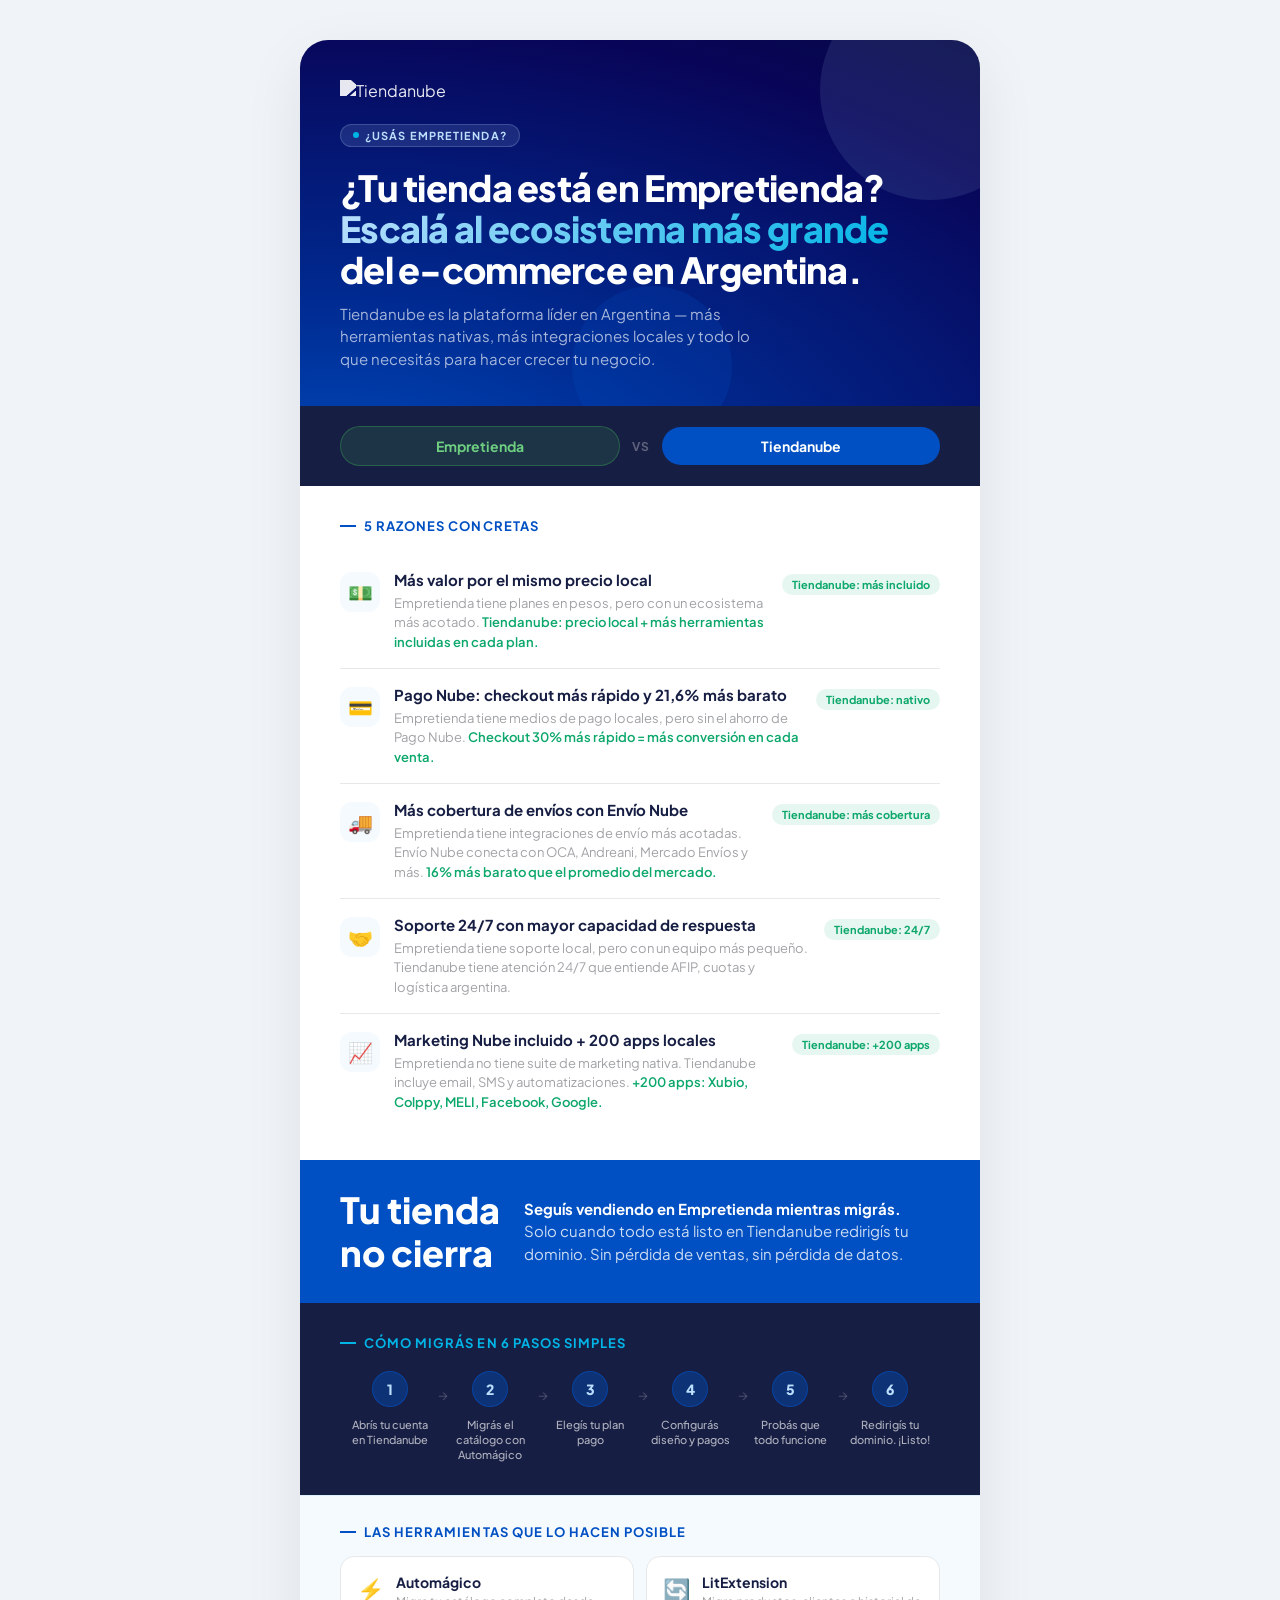
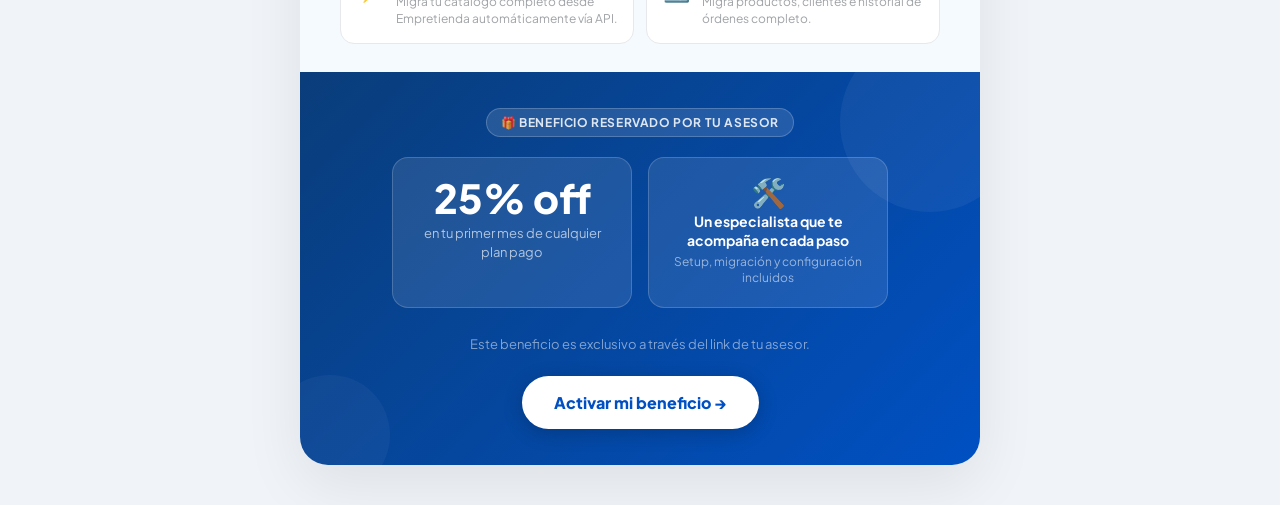
==== infografia-migracion-empretienda.html @ 62d1fe75 "feat: infografias para clientes de WooCommerce, Empretienda y Tienda Negocio" ====
<!DOCTYPE html>
<html lang="es">
<head>
<meta charset="UTF-8">
<meta name="viewport" content="width=device-width, initial-scale=1.0">
<title>Empretienda vs Tiendanube · Escalá tu negocio</title>
<link rel="preconnect" href="https://fonts.googleapis.com">
<link rel="stylesheet" href="https://fonts.googleapis.com/css2?family=Plus+Jakarta+Sans:wght@400;500;600;700;800&display=swap">
<style>
  :root {
    --blue: #0050c3;
    --blue-dark: #171E43;
    --blue-deep: #010B23;
    --blue-light: #BCDFFD;
    --blue-clear: #DEEFFE;
    --blue-bg: #f5faff;
    --sky: #00b4e6;
    --green: #0ca76b;
    --white: #ffffff;
    --grey-light: #A0A3A6;
    --grey-text: #343537;
    --grey-bg: #f7f7f7;
    --grey-border: #E7E8E9;
    --rival: #3db256;
    --font: 'Plus Jakarta Sans', -apple-system, sans-serif;
    --radius-lg: 20px;
    --radius-pill: 100px;
    --shadow: 0 20px 60px rgba(0,0,0,0.08);
  }

  * { box-sizing: border-box; margin: 0; padding: 0; }
  body {
    font-family: var(--font);
    background: #f0f4f8;
    min-height: 100vh;
    display: flex; align-items: center; justify-content: center;
    padding: 40px 20px;
  }

  .card {
    width: 100%; max-width: 680px;
    background: var(--white); border-radius: 28px;
    overflow: hidden; box-shadow: var(--shadow);
  }

  .header {
    background: radial-gradient(203.73% 209.35% at 3.75% 130.93%, #0050c3 0%, #00298f 29.81%, #080558 65.38%, #010b23 100%);
    padding: 40px 40px 36px; position: relative; overflow: hidden;
  }

  .header::before {
    content: ''; position: absolute; top: -60px; right: -60px;
    width: 220px; height: 220px; border-radius: 50%;
    background: rgba(188,223,253,0.1);
  }

  .header::after {
    content: ''; position: absolute; bottom: -40px; left: 40%;
    width: 160px; height: 160px; border-radius: 50%;
    background: rgba(0,80,195,0.2);
  }

  .header-tag {
    display: inline-flex; align-items: center; gap: 6px;
    font-size: 11px; font-weight: 700; text-transform: uppercase; letter-spacing: 0.1em;
    color: var(--blue-light); background: rgba(188,223,253,0.12);
    border: 1px solid rgba(188,223,253,0.2); padding: 4px 12px;
    border-radius: var(--radius-pill); margin-bottom: 20px; position: relative; z-index: 1;
  }

  .header-tag::before {
    content: ''; width: 6px; height: 6px; border-radius: 50%;
    background: var(--sky); animation: pulse 2s infinite;
  }

  @keyframes pulse { 0%, 100% { opacity: 1; } 50% { opacity: 0.4; } }

  .header h1 {
    font-size: clamp(26px, 4vw, 36px); font-weight: 800; color: var(--white);
    line-height: 1.15; letter-spacing: -0.02em; margin-bottom: 12px;
    position: relative; z-index: 1;
  }

  .header h1 .accent {
    background: linear-gradient(135deg, #BCDFFD 0%, #00b4e6 100%);
    -webkit-background-clip: text; -webkit-text-fill-color: transparent; background-clip: text;
  }

  .header-sub {
    font-size: 15px; color: rgba(255,255,255,0.65);
    line-height: 1.5; max-width: 440px; position: relative; z-index: 1;
  }

  .compare-pills {
    display: flex; gap: 12px; padding: 20px 40px;
    background: var(--blue-dark); align-items: center; justify-content: center;
  }

  .pill {
    flex: 1; text-align: center; padding: 10px 16px;
    border-radius: var(--radius-pill); font-size: 14px; font-weight: 700;
  }

  .pill-rival {
    background: rgba(61,178,86,0.15); color: #6fcf81;
    border: 1px solid rgba(61,178,86,0.35);
  }

  .pill-tn { background: var(--blue); color: var(--white); }

  .pill-vs {
    font-size: 12px; font-weight: 700; color: rgba(255,255,255,0.3);
    text-transform: uppercase; letter-spacing: 0.1em; flex: 0 0 auto;
  }

  .reasons { padding: 32px 40px; }

  .reasons-title {
    font-size: 13px; font-weight: 700; text-transform: uppercase;
    letter-spacing: 0.08em; color: var(--blue); margin-bottom: 20px;
    display: flex; align-items: center; gap: 8px;
  }

  .reasons-title::before { content: ''; width: 16px; height: 2px; background: var(--blue); }

  .reason-row {
    display: flex; align-items: flex-start; gap: 14px;
    padding: 16px 0; border-bottom: 1px solid var(--grey-border);
  }

  .reason-row:last-child { border-bottom: none; }

  .reason-icon {
    width: 40px; height: 40px; border-radius: 12px; background: var(--blue-bg);
    display: flex; align-items: center; justify-content: center;
    font-size: 20px; flex-shrink: 0; margin-top: 2px;
  }

  .reason-content { flex: 1; }

  .reason-title {
    font-size: 15px; font-weight: 700; color: var(--blue-dark);
    margin-bottom: 4px; line-height: 1.3;
  }

  .reason-detail { font-size: 13px; color: var(--grey-light); line-height: 1.5; }
  .reason-detail strong { color: var(--green); font-weight: 600; }

  .reason-badge {
    flex-shrink: 0; font-size: 11px; font-weight: 700;
    padding: 4px 10px; border-radius: var(--radius-pill);
    align-self: flex-start; margin-top: 4px;
  }

  .badge-win { background: rgba(12,167,107,0.1); color: var(--green); }
  .badge-neutral { background: rgba(160,163,166,0.15); color: #666; }

  .steps { background: var(--blue-dark); padding: 32px 40px; }

  .steps-title {
    font-size: 13px; font-weight: 700; text-transform: uppercase;
    letter-spacing: 0.08em; color: var(--sky); margin-bottom: 20px;
    display: flex; align-items: center; gap: 8px;
  }

  .steps-title::before { content: ''; width: 16px; height: 2px; background: var(--sky); }

  .steps-row { display: flex; gap: 0; align-items: flex-start; position: relative; }

  .step { flex: 1; text-align: center; padding: 0 8px; position: relative; }

  .step:not(:last-child)::after {
    content: '→'; position: absolute; right: -8px; top: 14px;
    color: rgba(255,255,255,0.2); font-size: 14px;
  }

  .step-circle {
    width: 36px; height: 36px; border-radius: 50%;
    background: rgba(0,80,195,0.4); border: 1px solid rgba(0,80,195,0.6);
    color: var(--blue-light); font-size: 14px; font-weight: 800;
    display: flex; align-items: center; justify-content: center; margin: 0 auto 10px;
  }

  .step-text { font-size: 11px; color: rgba(255,255,255,0.65); line-height: 1.4; font-weight: 500; }

  .tools { padding: 28px 40px; background: var(--blue-bg); border-top: 1px solid var(--blue-clear); }

  .tools-title {
    font-size: 13px; font-weight: 700; text-transform: uppercase;
    letter-spacing: 0.08em; color: var(--blue); margin-bottom: 16px;
    display: flex; align-items: center; gap: 8px;
  }

  .tools-title::before { content: ''; width: 16px; height: 2px; background: var(--blue); }

  .tools-row { display: flex; gap: 12px; }

  .tool-mini {
    flex: 1; background: var(--white); border: 1px solid var(--grey-border);
    border-radius: 14px; padding: 16px; display: flex; gap: 12px; align-items: flex-start;
  }

  .tool-mini-icon { font-size: 22px; flex-shrink: 0; margin-top: 2px; }
  .tool-mini-name { font-size: 14px; font-weight: 700; color: var(--blue-dark); margin-bottom: 3px; }
  .tool-mini-desc { font-size: 12px; color: var(--grey-light); line-height: 1.4; }

  .killer-stat {
    background: var(--blue); padding: 28px 40px;
    display: flex; align-items: center; gap: 24px;
  }

  .killer-num { font-size: 52px; font-weight: 800; color: var(--white); line-height: 1; flex-shrink: 0; }
  .killer-text { font-size: 15px; color: rgba(255,255,255,0.8); line-height: 1.5; }
  .killer-text strong { color: var(--white); }

  @media (max-width: 560px) {
    .header, .reasons, .steps, .tools, .killer-stat { padding-left: 24px; padding-right: 24px; }
    .steps-row { flex-wrap: wrap; }
    .step { flex: 0 0 30%; margin-bottom: 16px; }
    .step:not(:last-child)::after { display: none; }
    .tools-row { flex-direction: column; }
    .killer-stat { flex-direction: column; text-align: center; }
    .compare-pills { padding: 16px 24px; flex-wrap: wrap; }
  }
</style>
</head>
<body>

<div class="card">

  <div class="header">
    <div style="margin-bottom: 20px;">
      <img src="https://ranking-afiliados.vercel.app/tn_logo.svg" alt="Tiendanube" style="height: 28px; filter: brightness(0) invert(1); opacity: 0.9;">
    </div>
    <div class="header-tag">¿Usás Empretienda?</div>
    <h1>¿Tu tienda está en Empretienda?<br><span class="accent">Escalá al ecosistema más grande</span><br>del e-commerce en Argentina.</h1>
    <p class="header-sub">Tiendanube es la plataforma líder en Argentina — más herramientas nativas, más integraciones locales y todo lo que necesitás para hacer crecer tu negocio.</p>
  </div>

  <div class="compare-pills">
    <div class="pill pill-rival">Empretienda</div>
    <div class="pill-vs">vs</div>
    <div class="pill pill-tn">Tiendanube</div>
  </div>

  <div class="reasons">
    <div class="reasons-title">5 razones concretas</div>

    <div class="reason-row">
      <div class="reason-icon">💵</div>
      <div class="reason-content">
        <div class="reason-title">Más valor por el mismo precio local</div>
        <div class="reason-detail">Empretienda tiene planes en pesos, pero con un ecosistema más acotado. <strong>Tiendanube: precio local + más herramientas incluidas en cada plan.</strong></div>
      </div>
      <div class="reason-badge badge-win">Tiendanube: más incluido</div>
    </div>

    <div class="reason-row">
      <div class="reason-icon">💳</div>
      <div class="reason-content">
        <div class="reason-title">Pago Nube: checkout más rápido y 21,6% más barato</div>
        <div class="reason-detail">Empretienda tiene medios de pago locales, pero sin el ahorro de Pago Nube. <strong>Checkout 30% más rápido = más conversión en cada venta.</strong></div>
      </div>
      <div class="reason-badge badge-win">Tiendanube: nativo</div>
    </div>

    <div class="reason-row">
      <div class="reason-icon">🚚</div>
      <div class="reason-content">
        <div class="reason-title">Más cobertura de envíos con Envío Nube</div>
        <div class="reason-detail">Empretienda tiene integraciones de envío más acotadas. Envío Nube conecta con OCA, Andreani, Mercado Envíos y más. <strong>16% más barato que el promedio del mercado.</strong></div>
      </div>
      <div class="reason-badge badge-win">Tiendanube: más cobertura</div>
    </div>

    <div class="reason-row">
      <div class="reason-icon">🤝</div>
      <div class="reason-content">
        <div class="reason-title">Soporte 24/7 con mayor capacidad de respuesta</div>
        <div class="reason-detail">Empretienda tiene soporte local, pero con un equipo más pequeño. Tiendanube tiene atención 24/7 que entiende AFIP, cuotas y logística argentina.</div>
      </div>
      <div class="reason-badge badge-win">Tiendanube: 24/7</div>
    </div>

    <div class="reason-row">
      <div class="reason-icon">📈</div>
      <div class="reason-content">
        <div class="reason-title">Marketing Nube incluido + 200 apps locales</div>
        <div class="reason-detail">Empretienda no tiene suite de marketing nativa. Tiendanube incluye email, SMS y automatizaciones. <strong>+200 apps: Xubio, Colppy, MELI, Facebook, Google.</strong></div>
      </div>
      <div class="reason-badge badge-win">Tiendanube: +200 apps</div>
    </div>

  </div>

  <div class="killer-stat">
    <div class="killer-num" style="font-size:36px; line-height:1.2;">Tu tienda<br>no cierra</div>
    <div class="killer-text">
      <strong>Seguís vendiendo en Empretienda mientras migrás.</strong><br>
      Solo cuando todo está listo en Tiendanube redirigís tu dominio. Sin pérdida de ventas, sin pérdida de datos.
    </div>
  </div>

  <div class="steps">
    <div class="steps-title">Cómo migrás en 6 pasos simples</div>
    <div class="steps-row">
      <div class="step"><div class="step-circle">1</div><div class="step-text">Abrís tu cuenta en Tiendanube</div></div>
      <div class="step"><div class="step-circle">2</div><div class="step-text">Migrás el catálogo con Automágico</div></div>
      <div class="step"><div class="step-circle">3</div><div class="step-text">Elegís tu plan pago</div></div>
      <div class="step"><div class="step-circle">4</div><div class="step-text">Configurás diseño y pagos</div></div>
      <div class="step"><div class="step-circle">5</div><div class="step-text">Probás que todo funcione</div></div>
      <div class="step"><div class="step-circle">6</div><div class="step-text">Redirigís tu dominio. ¡Listo!</div></div>
    </div>
  </div>

  <div class="tools">
    <div class="tools-title">Las herramientas que lo hacen posible</div>
    <div class="tools-row">
      <div class="tool-mini">
        <div class="tool-mini-icon">⚡</div>
        <div>
          <div class="tool-mini-name">Automágico</div>
          <div class="tool-mini-desc">Migra tu catálogo completo desde Empretienda automáticamente vía API.</div>
        </div>
      </div>
      <div class="tool-mini">
        <div class="tool-mini-icon">🔄</div>
        <div>
          <div class="tool-mini-name">LitExtension</div>
          <div class="tool-mini-desc">Migra productos, clientes e historial de órdenes completo.</div>
        </div>
      </div>
    </div>
  </div>

  <div style="background: linear-gradient(135deg, #0a3d7a 0%, #0050c3 100%); padding: 36px 40px; text-align: center; position: relative; overflow: hidden;">
    <div style="position: absolute; top: -40px; right: -40px; width: 180px; height: 180px; border-radius: 50%; background: rgba(255,255,255,0.05);"></div>
    <div style="position: absolute; bottom: -30px; left: -30px; width: 120px; height: 120px; border-radius: 50%; background: rgba(255,255,255,0.04);"></div>

    <div style="display: inline-flex; align-items: center; gap: 8px; background: rgba(255,255,255,0.12); border: 1px solid rgba(255,255,255,0.2); border-radius: 100px; padding: 6px 14px; margin-bottom: 20px; font-size: 12px; font-weight: 700; color: rgba(255,255,255,0.85); letter-spacing: 0.05em; text-transform: uppercase;">
      🎁 Beneficio reservado por tu asesor
    </div>

    <div style="display: flex; gap: 16px; justify-content: center; margin-bottom: 28px; flex-wrap: wrap;">
      <div style="background: rgba(255,255,255,0.1); border: 1px solid rgba(255,255,255,0.18); border-radius: 16px; padding: 20px 24px; flex: 1; min-width: 180px; max-width: 240px;">
        <div style="font-size: 40px; font-weight: 900; color: #fff; line-height: 1; font-family: var(--font);">25% off</div>
        <div style="font-size: 13px; color: rgba(255,255,255,0.65); margin-top: 6px; line-height: 1.4;">en tu primer mes de cualquier plan pago</div>
      </div>
      <div style="background: rgba(255,255,255,0.1); border: 1px solid rgba(255,255,255,0.18); border-radius: 16px; padding: 20px 24px; flex: 1; min-width: 180px; max-width: 240px;">
        <div style="font-size: 28px; line-height: 1; margin-bottom: 6px;">🛠️</div>
        <div style="font-size: 14px; font-weight: 700; color: #fff; line-height: 1.3;">Un especialista que te acompaña en cada paso</div>
        <div style="font-size: 12px; color: rgba(255,255,255,0.55); margin-top: 5px; line-height: 1.4;">Setup, migración y configuración incluidos</div>
      </div>
    </div>

    <div id="asesor-label" style="font-size: 13px; color: rgba(255,255,255,0.5); margin-bottom: 24px;">Este beneficio es exclusivo a través del link de tu asesor.</div>

    <a id="cta-btn" href="https://www.tiendanube.com" target="_blank" style="display: inline-flex; align-items: center; gap: 10px; background: #fff; color: var(--blue); font-family: var(--font); font-size: 16px; font-weight: 800; padding: 16px 32px; border-radius: 100px; text-decoration: none; transition: all 0.2s; box-shadow: 0 4px 20px rgba(0,0,0,0.2);">
      Activar mi beneficio →
    </a>
  </div>

</div>

<script>
  const params = new URLSearchParams(window.location.search);
  const ref = params.get('ref');
  const asesor = params.get('asesor');
  if (ref) {
    const url = ref.startsWith('http') ? ref : `https://www.tiendanube.com/partners/${ref}`;
    document.getElementById('cta-btn').href = url;
  }
  if (asesor) {
    document.getElementById('asesor-label').textContent = `Este beneficio te lo acercó ${asesor}.`;
    document.getElementById('asesor-label').style.color = 'rgba(255,255,255,0.65)';
  }
</script>
</body>
</html>
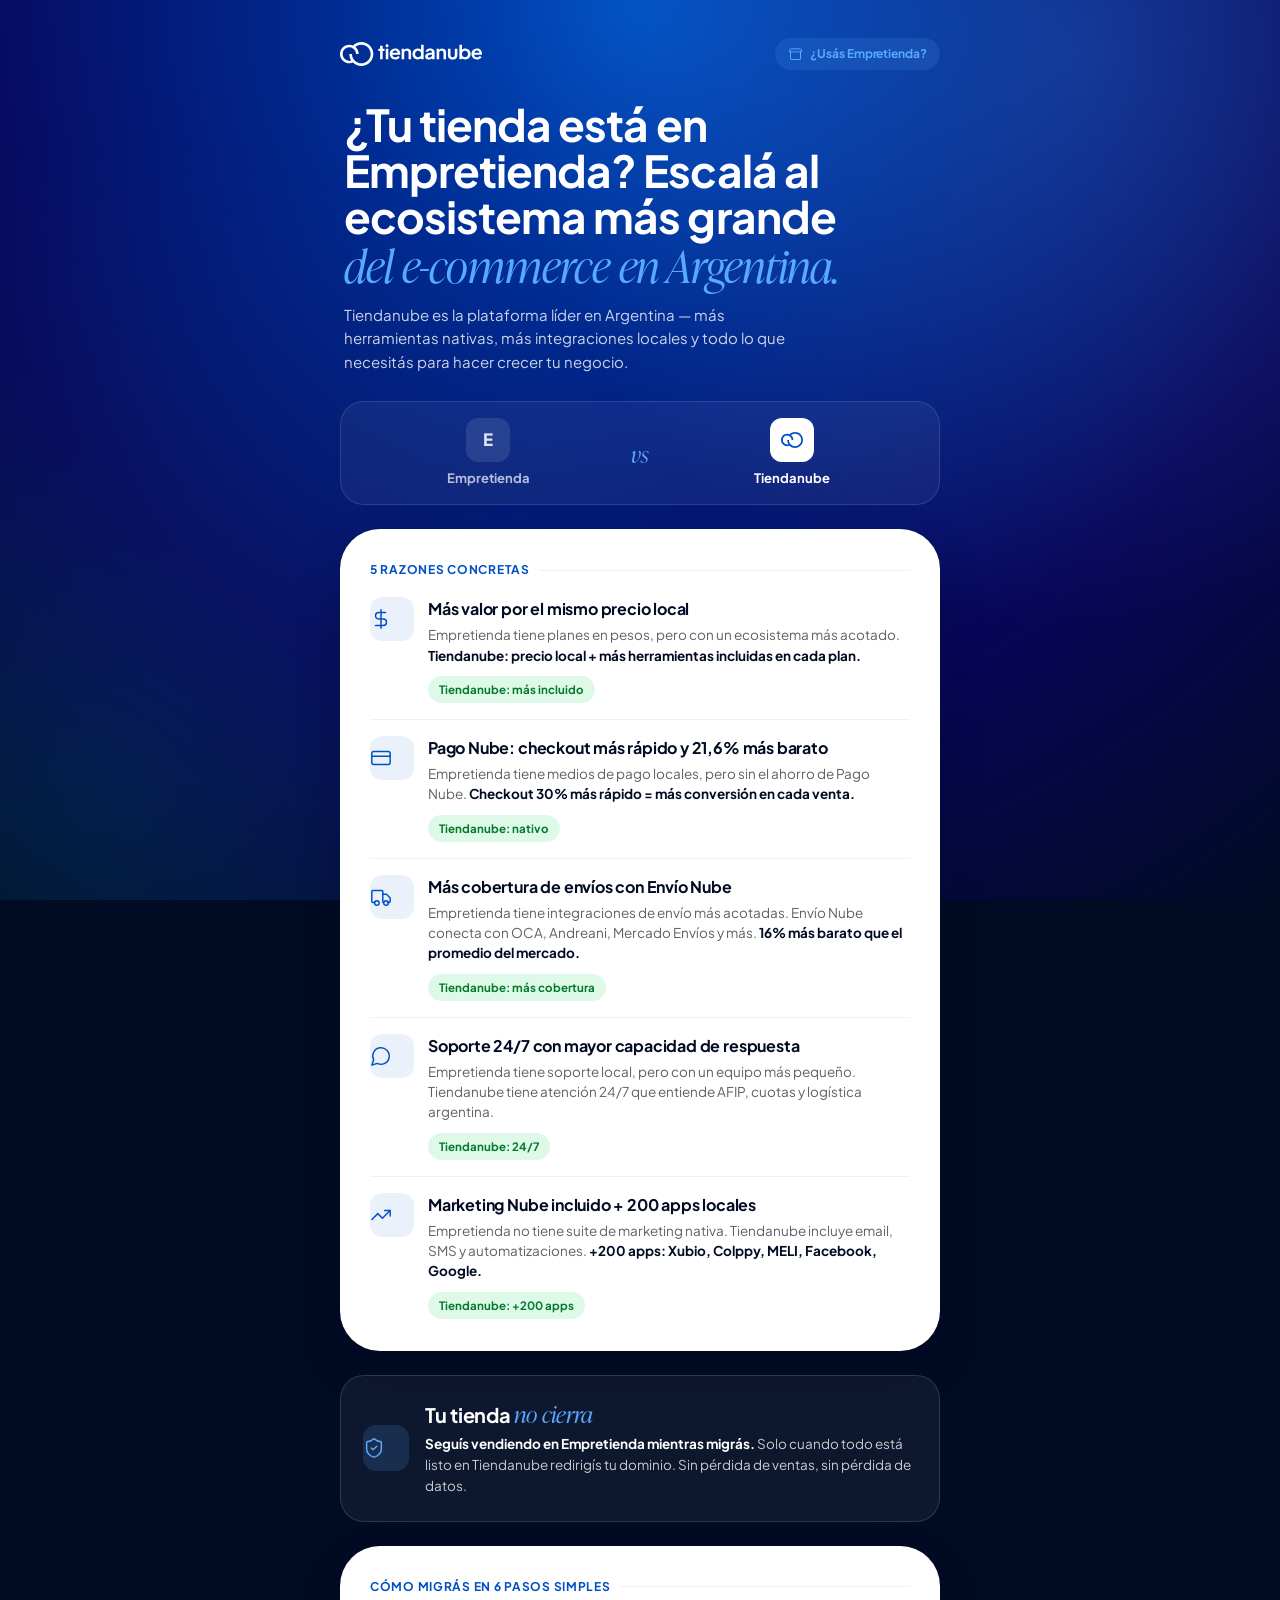
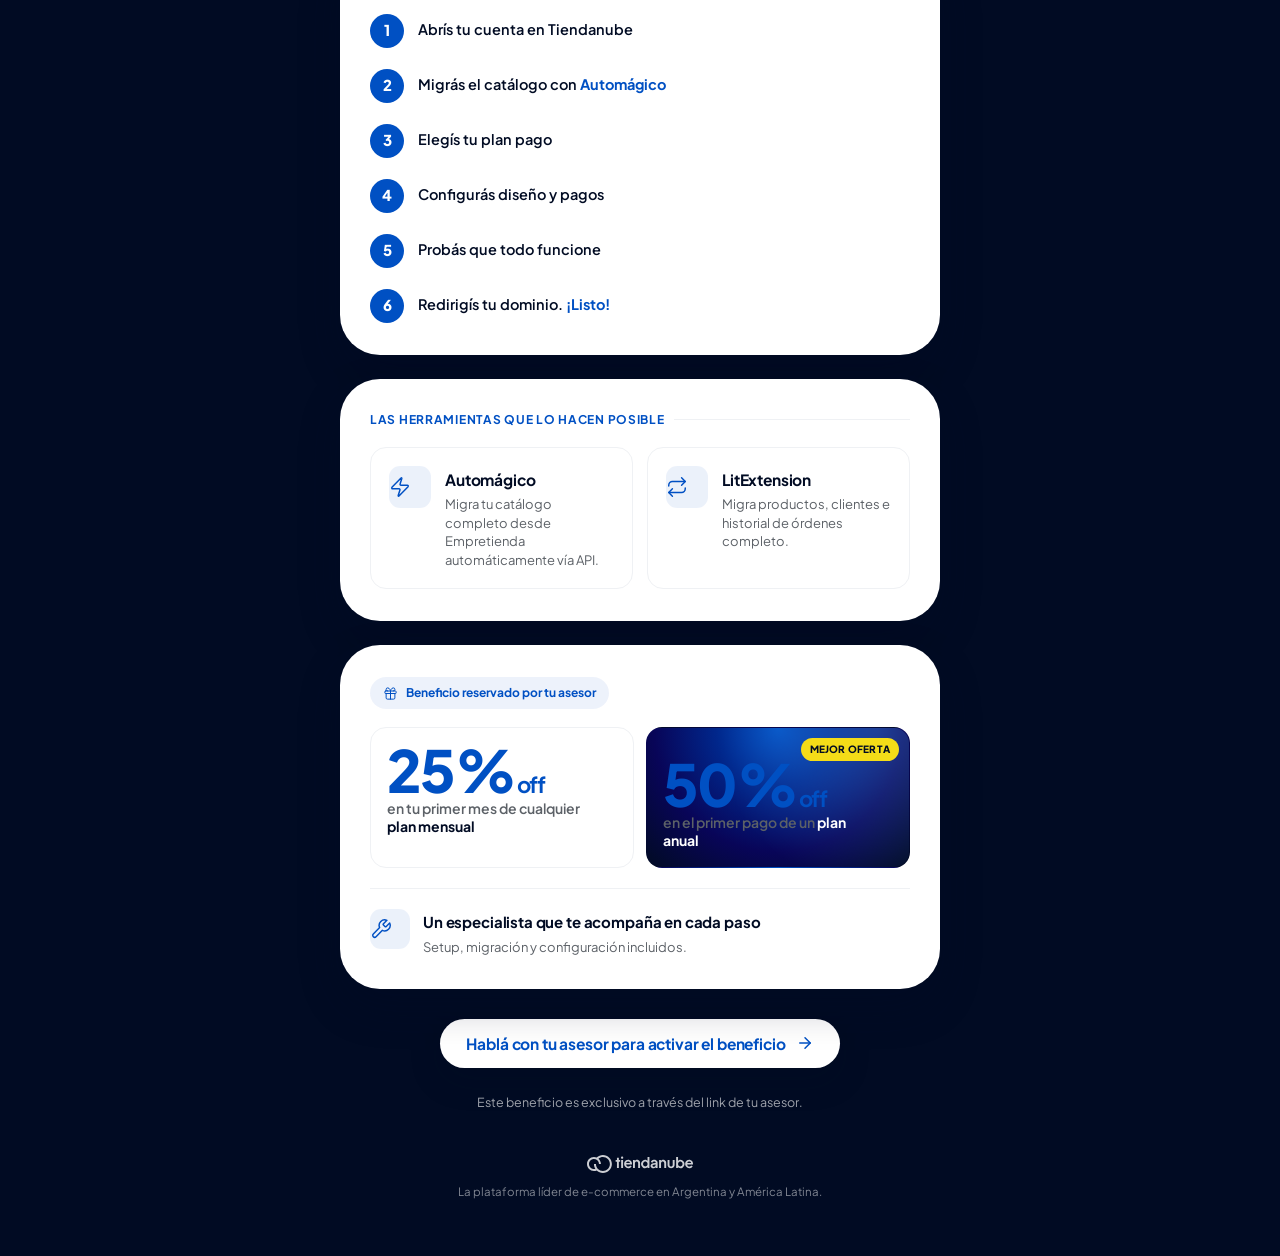
==== commit 8613a70a: "feat: rediseno infografia Empretienda con sistema de marca Tiendanube" ====
--- a/infografia-migracion-empretienda.html
+++ b/infografia-migracion-empretienda.html
@@ -1,379 +1,186 @@
-<!DOCTYPE html>
-<html lang="es">
+<!doctype html>
+<html lang="es-AR">
 <head>
-<meta charset="UTF-8">
-<meta name="viewport" content="width=device-width, initial-scale=1.0">
+<meta charset="utf-8">
+<meta name="viewport" content="width=device-width, initial-scale=1">
 <title>Empretienda vs Tiendanube · Escalá tu negocio</title>
-<link rel="preconnect" href="https://fonts.googleapis.com">
-<link rel="stylesheet" href="https://fonts.googleapis.com/css2?family=Plus+Jakarta+Sans:wght@400;500;600;700;800&display=swap">
-<style>
-  :root {
-    --blue: #0050c3;
-    --blue-dark: #171E43;
-    --blue-deep: #010B23;
-    --blue-light: #BCDFFD;
-    --blue-clear: #DEEFFE;
-    --blue-bg: #f5faff;
-    --sky: #00b4e6;
-    --green: #0ca76b;
-    --white: #ffffff;
-    --grey-light: #A0A3A6;
-    --grey-text: #343537;
-    --grey-bg: #f7f7f7;
-    --grey-border: #E7E8E9;
-    --rival: #3db256;
-    --font: 'Plus Jakarta Sans', -apple-system, sans-serif;
-    --radius-lg: 20px;
-    --radius-pill: 100px;
-    --shadow: 0 20px 60px rgba(0,0,0,0.08);
-  }
-
-  * { box-sizing: border-box; margin: 0; padding: 0; }
-  body {
-    font-family: var(--font);
-    background: #f0f4f8;
-    min-height: 100vh;
-    display: flex; align-items: center; justify-content: center;
-    padding: 40px 20px;
-  }
-
-  .card {
-    width: 100%; max-width: 680px;
-    background: var(--white); border-radius: 28px;
-    overflow: hidden; box-shadow: var(--shadow);
-  }
-
-  .header {
-    background: radial-gradient(203.73% 209.35% at 3.75% 130.93%, #0050c3 0%, #00298f 29.81%, #080558 65.38%, #010b23 100%);
-    padding: 40px 40px 36px; position: relative; overflow: hidden;
-  }
-
-  .header::before {
-    content: ''; position: absolute; top: -60px; right: -60px;
-    width: 220px; height: 220px; border-radius: 50%;
-    background: rgba(188,223,253,0.1);
-  }
-
-  .header::after {
-    content: ''; position: absolute; bottom: -40px; left: 40%;
-    width: 160px; height: 160px; border-radius: 50%;
-    background: rgba(0,80,195,0.2);
-  }
-
-  .header-tag {
-    display: inline-flex; align-items: center; gap: 6px;
-    font-size: 11px; font-weight: 700; text-transform: uppercase; letter-spacing: 0.1em;
-    color: var(--blue-light); background: rgba(188,223,253,0.12);
-    border: 1px solid rgba(188,223,253,0.2); padding: 4px 12px;
-    border-radius: var(--radius-pill); margin-bottom: 20px; position: relative; z-index: 1;
-  }
-
-  .header-tag::before {
-    content: ''; width: 6px; height: 6px; border-radius: 50%;
-    background: var(--sky); animation: pulse 2s infinite;
-  }
-
-  @keyframes pulse { 0%, 100% { opacity: 1; } 50% { opacity: 0.4; } }
-
-  .header h1 {
-    font-size: clamp(26px, 4vw, 36px); font-weight: 800; color: var(--white);
-    line-height: 1.15; letter-spacing: -0.02em; margin-bottom: 12px;
-    position: relative; z-index: 1;
-  }
-
-  .header h1 .accent {
-    background: linear-gradient(135deg, #BCDFFD 0%, #00b4e6 100%);
-    -webkit-background-clip: text; -webkit-text-fill-color: transparent; background-clip: text;
-  }
-
-  .header-sub {
-    font-size: 15px; color: rgba(255,255,255,0.65);
-    line-height: 1.5; max-width: 440px; position: relative; z-index: 1;
-  }
-
-  .compare-pills {
-    display: flex; gap: 12px; padding: 20px 40px;
-    background: var(--blue-dark); align-items: center; justify-content: center;
-  }
-
-  .pill {
-    flex: 1; text-align: center; padding: 10px 16px;
-    border-radius: var(--radius-pill); font-size: 14px; font-weight: 700;
-  }
-
-  .pill-rival {
-    background: rgba(61,178,86,0.15); color: #6fcf81;
-    border: 1px solid rgba(61,178,86,0.35);
-  }
-
-  .pill-tn { background: var(--blue); color: var(--white); }
-
-  .pill-vs {
-    font-size: 12px; font-weight: 700; color: rgba(255,255,255,0.3);
-    text-transform: uppercase; letter-spacing: 0.1em; flex: 0 0 auto;
-  }
-
-  .reasons { padding: 32px 40px; }
-
-  .reasons-title {
-    font-size: 13px; font-weight: 700; text-transform: uppercase;
-    letter-spacing: 0.08em; color: var(--blue); margin-bottom: 20px;
-    display: flex; align-items: center; gap: 8px;
-  }
-
-  .reasons-title::before { content: ''; width: 16px; height: 2px; background: var(--blue); }
-
-  .reason-row {
-    display: flex; align-items: flex-start; gap: 14px;
-    padding: 16px 0; border-bottom: 1px solid var(--grey-border);
-  }
-
-  .reason-row:last-child { border-bottom: none; }
-
-  .reason-icon {
-    width: 40px; height: 40px; border-radius: 12px; background: var(--blue-bg);
-    display: flex; align-items: center; justify-content: center;
-    font-size: 20px; flex-shrink: 0; margin-top: 2px;
-  }
-
-  .reason-content { flex: 1; }
-
-  .reason-title {
-    font-size: 15px; font-weight: 700; color: var(--blue-dark);
-    margin-bottom: 4px; line-height: 1.3;
-  }
-
-  .reason-detail { font-size: 13px; color: var(--grey-light); line-height: 1.5; }
-  .reason-detail strong { color: var(--green); font-weight: 600; }
-
-  .reason-badge {
-    flex-shrink: 0; font-size: 11px; font-weight: 700;
-    padding: 4px 10px; border-radius: var(--radius-pill);
-    align-self: flex-start; margin-top: 4px;
-  }
-
-  .badge-win { background: rgba(12,167,107,0.1); color: var(--green); }
-  .badge-neutral { background: rgba(160,163,166,0.15); color: #666; }
-
-  .steps { background: var(--blue-dark); padding: 32px 40px; }
-
-  .steps-title {
-    font-size: 13px; font-weight: 700; text-transform: uppercase;
-    letter-spacing: 0.08em; color: var(--sky); margin-bottom: 20px;
-    display: flex; align-items: center; gap: 8px;
-  }
-
-  .steps-title::before { content: ''; width: 16px; height: 2px; background: var(--sky); }
-
-  .steps-row { display: flex; gap: 0; align-items: flex-start; position: relative; }
-
-  .step { flex: 1; text-align: center; padding: 0 8px; position: relative; }
-
-  .step:not(:last-child)::after {
-    content: '→'; position: absolute; right: -8px; top: 14px;
-    color: rgba(255,255,255,0.2); font-size: 14px;
-  }
-
-  .step-circle {
-    width: 36px; height: 36px; border-radius: 50%;
-    background: rgba(0,80,195,0.4); border: 1px solid rgba(0,80,195,0.6);
-    color: var(--blue-light); font-size: 14px; font-weight: 800;
-    display: flex; align-items: center; justify-content: center; margin: 0 auto 10px;
-  }
-
-  .step-text { font-size: 11px; color: rgba(255,255,255,0.65); line-height: 1.4; font-weight: 500; }
-
-  .tools { padding: 28px 40px; background: var(--blue-bg); border-top: 1px solid var(--blue-clear); }
-
-  .tools-title {
-    font-size: 13px; font-weight: 700; text-transform: uppercase;
-    letter-spacing: 0.08em; color: var(--blue); margin-bottom: 16px;
-    display: flex; align-items: center; gap: 8px;
-  }
-
-  .tools-title::before { content: ''; width: 16px; height: 2px; background: var(--blue); }
-
-  .tools-row { display: flex; gap: 12px; }
-
-  .tool-mini {
-    flex: 1; background: var(--white); border: 1px solid var(--grey-border);
-    border-radius: 14px; padding: 16px; display: flex; gap: 12px; align-items: flex-start;
-  }
-
-  .tool-mini-icon { font-size: 22px; flex-shrink: 0; margin-top: 2px; }
-  .tool-mini-name { font-size: 14px; font-weight: 700; color: var(--blue-dark); margin-bottom: 3px; }
-  .tool-mini-desc { font-size: 12px; color: var(--grey-light); line-height: 1.4; }
-
-  .killer-stat {
-    background: var(--blue); padding: 28px 40px;
-    display: flex; align-items: center; gap: 24px;
-  }
-
-  .killer-num { font-size: 52px; font-weight: 800; color: var(--white); line-height: 1; flex-shrink: 0; }
-  .killer-text { font-size: 15px; color: rgba(255,255,255,0.8); line-height: 1.5; }
-  .killer-text strong { color: var(--white); }
-
-  @media (max-width: 560px) {
-    .header, .reasons, .steps, .tools, .killer-stat { padding-left: 24px; padding-right: 24px; }
-    .steps-row { flex-wrap: wrap; }
-    .step { flex: 0 0 30%; margin-bottom: 16px; }
-    .step:not(:last-child)::after { display: none; }
-    .tools-row { flex-direction: column; }
-    .killer-stat { flex-direction: column; text-align: center; }
-    .compare-pills { padding: 16px 24px; flex-wrap: wrap; }
-  }
-</style>
+<link rel="stylesheet" href="colors_and_type.css">
+<link rel="stylesheet" href="infografia.css">
 </head>
 <body>
 
-<div class="card">
+<div class="poster">
 
-  <div class="header">
-    <div style="margin-bottom: 20px;">
-      <img src="https://ranking-afiliados.vercel.app/tn_logo.svg" alt="Tiendanube" style="height: 28px; filter: brightness(0) invert(1); opacity: 0.9;">
-    </div>
-    <div class="header-tag">¿Usás Empretienda?</div>
-    <h1>¿Tu tienda está en Empretienda?<br><span class="accent">Escalá al ecosistema más grande</span><br>del e-commerce en Argentina.</h1>
-    <p class="header-sub">Tiendanube es la plataforma líder en Argentina — más herramientas nativas, más integraciones locales y todo lo que necesitás para hacer crecer tu negocio.</p>
+  <!-- Header -->
+  <header class="ig-head reveal">
+    <span class="logo"><img src="assets/logo-tiendanube-negativo.svg" alt="Tiendanube"></span>
+    <span class="eyebrow"><span data-icon="store"></span> ¿Usás Empretienda?</span>
+  </header>
+
+  <!-- Hero -->
+  <div class="ig-hero reveal">
+    <h1>¿Tu tienda está en Empretienda? Escalá al ecosistema más grande <span class="serif">del e-commerce en Argentina.</span></h1>
+    <p>Tiendanube es la plataforma líder en Argentina — más herramientas nativas, más integraciones locales y todo lo que necesitás para hacer crecer tu negocio.</p>
   </div>
 
-  <div class="compare-pills">
-    <div class="pill pill-rival">Empretienda</div>
-    <div class="pill-vs">vs</div>
-    <div class="pill pill-tn">Tiendanube</div>
-  </div>
-
-  <div class="reasons">
-    <div class="reasons-title">5 razones concretas</div>
-
-    <div class="reason-row">
-      <div class="reason-icon">💵</div>
-      <div class="reason-content">
-        <div class="reason-title">Más valor por el mismo precio local</div>
-        <div class="reason-detail">Empretienda tiene planes en pesos, pero con un ecosistema más acotado. <strong>Tiendanube: precio local + más herramientas incluidas en cada plan.</strong></div>
-      </div>
-      <div class="reason-badge badge-win">Tiendanube: más incluido</div>
+  <!-- Versus banner -->
+  <div class="versus-banner reveal">
+    <div class="side">
+      <span class="badge badge--rival">E</span>
+      <span class="nm nm--rival">Empretienda</span>
     </div>
-
-    <div class="reason-row">
-      <div class="reason-icon">💳</div>
-      <div class="reason-content">
-        <div class="reason-title">Pago Nube: checkout más rápido y 21,6% más barato</div>
-        <div class="reason-detail">Empretienda tiene medios de pago locales, pero sin el ahorro de Pago Nube. <strong>Checkout 30% más rápido = más conversión en cada venta.</strong></div>
-      </div>
-      <div class="reason-badge badge-win">Tiendanube: nativo</div>
-    </div>
-
-    <div class="reason-row">
-      <div class="reason-icon">🚚</div>
-      <div class="reason-content">
-        <div class="reason-title">Más cobertura de envíos con Envío Nube</div>
-        <div class="reason-detail">Empretienda tiene integraciones de envío más acotadas. Envío Nube conecta con OCA, Andreani, Mercado Envíos y más. <strong>16% más barato que el promedio del mercado.</strong></div>
-      </div>
-      <div class="reason-badge badge-win">Tiendanube: más cobertura</div>
-    </div>
-
-    <div class="reason-row">
-      <div class="reason-icon">🤝</div>
-      <div class="reason-content">
-        <div class="reason-title">Soporte 24/7 con mayor capacidad de respuesta</div>
-        <div class="reason-detail">Empretienda tiene soporte local, pero con un equipo más pequeño. Tiendanube tiene atención 24/7 que entiende AFIP, cuotas y logística argentina.</div>
-      </div>
-      <div class="reason-badge badge-win">Tiendanube: 24/7</div>
-    </div>
-
-    <div class="reason-row">
-      <div class="reason-icon">📈</div>
-      <div class="reason-content">
-        <div class="reason-title">Marketing Nube incluido + 200 apps locales</div>
-        <div class="reason-detail">Empretienda no tiene suite de marketing nativa. Tiendanube incluye email, SMS y automatizaciones. <strong>+200 apps: Xubio, Colppy, MELI, Facebook, Google.</strong></div>
-      </div>
-      <div class="reason-badge badge-win">Tiendanube: +200 apps</div>
-    </div>
-
-  </div>
-
-  <div class="killer-stat">
-    <div class="killer-num" style="font-size:36px; line-height:1.2;">Tu tienda<br>no cierra</div>
-    <div class="killer-text">
-      <strong>Seguís vendiendo en Empretienda mientras migrás.</strong><br>
-      Solo cuando todo está listo en Tiendanube redirigís tu dominio. Sin pérdida de ventas, sin pérdida de datos.
+    <span class="vs">vs</span>
+    <div class="side">
+      <span class="badge badge--tn">
+        <svg width="22" height="16" viewBox="0 0 30.526 22" fill="currentColor" aria-hidden="true"><path d="M 19.551 0 L 19.541 0 L 19.531 0 C 16.662 0 13.924 1.129 11.885 3.119 C 10.845 2.679 9.716 2.449 8.556 2.449 C 3.838 2.439 0 6.277 0 10.995 C 0 15.713 3.838 19.551 8.556 19.551 C 9.706 19.551 10.835 19.321 11.875 18.881 C 13.854 20.811 16.562 22 19.531 22 C 25.598 22 30.526 17.072 30.526 11.005 C 30.526 4.938 25.608 0 19.551 0 Z M 19.531 19.551 C 14.813 19.551 10.975 15.713 10.975 10.995 L 8.536 10.995 C 8.536 13.154 9.166 15.163 10.235 16.862 C 9.686 17.022 9.116 17.102 8.546 17.102 C 5.178 17.102 2.439 14.363 2.439 10.995 C 2.439 7.627 5.178 4.888 8.546 4.888 C 9.876 4.888 11.145 5.308 12.214 6.107 C 13.764 7.277 14.663 9.056 14.663 10.995 L 17.102 10.995 C 17.102 8.436 15.993 6.077 14.044 4.448 C 15.573 3.169 17.512 2.449 19.531 2.449 C 24.239 2.449 28.077 6.287 28.077 11.005 C 28.077 15.723 24.239 19.561 19.521 19.561 L 19.531 19.551 Z" fill-rule="nonzero"/></svg>
+      </span>
+      <span class="nm">Tiendanube</span>
     </div>
   </div>
 
-  <div class="steps">
-    <div class="steps-title">Cómo migrás en 6 pasos simples</div>
-    <div class="steps-row">
-      <div class="step"><div class="step-circle">1</div><div class="step-text">Abrís tu cuenta en Tiendanube</div></div>
-      <div class="step"><div class="step-circle">2</div><div class="step-text">Migrás el catálogo con Automágico</div></div>
-      <div class="step"><div class="step-circle">3</div><div class="step-text">Elegís tu plan pago</div></div>
-      <div class="step"><div class="step-circle">4</div><div class="step-text">Configurás diseño y pagos</div></div>
-      <div class="step"><div class="step-circle">5</div><div class="step-text">Probás que todo funcione</div></div>
-      <div class="step"><div class="step-circle">6</div><div class="step-text">Redirigís tu dominio. ¡Listo!</div></div>
+  <!-- 5 razones -->
+  <section class="sheet reveal">
+    <p class="sh-title">5 razones concretas</p>
+    <div class="reasons">
+      <div class="reason">
+        <div class="ic" data-icon="dollar"></div>
+        <div class="r-body">
+          <h3>Más valor por el mismo precio local</h3>
+          <p>Empretienda tiene planes en pesos, pero con un ecosistema más acotado. <b>Tiendanube: precio local + más herramientas incluidas en cada plan.</b></p>
+          <span class="chip chip--pos">Tiendanube: más incluido</span>
+        </div>
+      </div>
+      <div class="reason">
+        <div class="ic" data-icon="card"></div>
+        <div class="r-body">
+          <h3>Pago Nube: checkout más rápido y 21,6% más barato</h3>
+          <p>Empretienda tiene medios de pago locales, pero sin el ahorro de Pago Nube. <b>Checkout 30% más rápido = más conversión en cada venta.</b></p>
+          <span class="chip chip--pos">Tiendanube: nativo</span>
+        </div>
+      </div>
+      <div class="reason">
+        <div class="ic" data-icon="truck"></div>
+        <div class="r-body">
+          <h3>Más cobertura de envíos con Envío Nube</h3>
+          <p>Empretienda tiene integraciones de envío más acotadas. Envío Nube conecta con OCA, Andreani, Mercado Envíos y más. <b>16% más barato que el promedio del mercado.</b></p>
+          <span class="chip chip--pos">Tiendanube: más cobertura</span>
+        </div>
+      </div>
+      <div class="reason">
+        <div class="ic" data-icon="chat"></div>
+        <div class="r-body">
+          <h3>Soporte 24/7 con mayor capacidad de respuesta</h3>
+          <p>Empretienda tiene soporte local, pero con un equipo más pequeño. Tiendanube tiene atención 24/7 que entiende AFIP, cuotas y logística argentina.</p>
+          <span class="chip chip--pos">Tiendanube: 24/7</span>
+        </div>
+      </div>
+      <div class="reason">
+        <div class="ic" data-icon="trending"></div>
+        <div class="r-body">
+          <h3>Marketing Nube incluido + 200 apps locales</h3>
+          <p>Empretienda no tiene suite de marketing nativa. Tiendanube incluye email, SMS y automatizaciones. <b>+200 apps: Xubio, Colppy, MELI, Facebook, Google.</b></p>
+          <span class="chip chip--pos">Tiendanube: +200 apps</span>
+        </div>
+      </div>
+    </div>
+  </section>
+
+  <!-- Tu tienda no cierra -->
+  <div class="no-close reveal">
+    <div class="ic" data-icon="shield"></div>
+    <div>
+      <h3>Tu tienda <span class="serif">no cierra</span></h3>
+      <p><b>Seguís vendiendo en Empretienda mientras migrás.</b> Solo cuando todo está listo en Tiendanube redirigís tu dominio. Sin pérdida de ventas, sin pérdida de datos.</p>
     </div>
   </div>
 
-  <div class="tools">
-    <div class="tools-title">Las herramientas que lo hacen posible</div>
-    <div class="tools-row">
-      <div class="tool-mini">
-        <div class="tool-mini-icon">⚡</div>
+  <!-- 6 pasos -->
+  <section class="sheet reveal">
+    <p class="sh-title">Cómo migrás en 6 pasos simples</p>
+    <div class="ig-steps">
+      <div class="ig-step"><div class="rail"><div class="snum">1</div><div class="line"></div></div><div class="st-body"><p>Abrís tu cuenta en Tiendanube</p></div></div>
+      <div class="ig-step"><div class="rail"><div class="snum">2</div><div class="line"></div></div><div class="st-body"><p>Migrás el catálogo con <b>Automágico</b></p></div></div>
+      <div class="ig-step"><div class="rail"><div class="snum">3</div><div class="line"></div></div><div class="st-body"><p>Elegís tu plan pago</p></div></div>
+      <div class="ig-step"><div class="rail"><div class="snum">4</div><div class="line"></div></div><div class="st-body"><p>Configurás diseño y pagos</p></div></div>
+      <div class="ig-step"><div class="rail"><div class="snum">5</div><div class="line"></div></div><div class="st-body"><p>Probás que todo funcione</p></div></div>
+      <div class="ig-step"><div class="rail"><div class="snum">6</div><div class="line"></div></div><div class="st-body"><p>Redirigís tu dominio. <b>¡Listo!</b></p></div></div>
+    </div>
+  </section>
+
+  <!-- Herramientas -->
+  <section class="sheet reveal">
+    <p class="sh-title">Las herramientas que lo hacen posible</p>
+    <div class="ig-tools">
+      <div class="ig-tool">
+        <div class="ic" data-icon="zap"></div>
         <div>
-          <div class="tool-mini-name">Automágico</div>
-          <div class="tool-mini-desc">Migra tu catálogo completo desde Empretienda automáticamente vía API.</div>
+          <h4>Automágico</h4>
+          <p>Migra tu catálogo completo desde Empretienda automáticamente vía API.</p>
         </div>
       </div>
-      <div class="tool-mini">
-        <div class="tool-mini-icon">🔄</div>
+      <div class="ig-tool">
+        <div class="ic" data-icon="repeat"></div>
         <div>
-          <div class="tool-mini-name">LitExtension</div>
-          <div class="tool-mini-desc">Migra productos, clientes e historial de órdenes completo.</div>
+          <h4>LitExtension</h4>
+          <p>Migra productos, clientes e historial de órdenes completo.</p>
         </div>
       </div>
     </div>
+  </section>
+
+  <!-- Beneficio -->
+  <section class="benefit reveal">
+    <span class="tag"><span data-icon="gift"></span> Beneficio reservado por tu asesor</span>
+    <div class="offer-duo">
+      <div class="offer-opt">
+        <span class="pct">25%<span> off</span></span>
+        <span class="offer-what">en tu primer mes de cualquier <b>plan mensual</b></span>
+      </div>
+      <div class="offer-opt offer-opt--feat">
+        <span class="opt-ribbon">Mejor oferta</span>
+        <span class="pct">50%<span> off</span></span>
+        <span class="offer-what">en el primer pago de un <b>plan anual</b></span>
+      </div>
+    </div>
+    <div class="perk">
+      <div class="ic" data-icon="tools"></div>
+      <div>
+        <h4>Un especialista que te acompaña en cada paso</h4>
+        <p>Setup, migración y configuración incluidos.</p>
+      </div>
+    </div>
+  </section>
+
+  <!-- CTA -->
+  <div class="ig-cta reveal">
+    <a id="cta-btn" class="btn-activate" href="https://www.tiendanube.com" target="_blank" rel="noopener">Hablá con tu asesor para activar el beneficio <span data-icon="arrow"></span></a>
+    <p id="asesor-note" class="note">Este beneficio es exclusivo a través del link de tu asesor.</p>
   </div>
 
-  <div style="background: linear-gradient(135deg, #0a3d7a 0%, #0050c3 100%); padding: 36px 40px; text-align: center; position: relative; overflow: hidden;">
-    <div style="position: absolute; top: -40px; right: -40px; width: 180px; height: 180px; border-radius: 50%; background: rgba(255,255,255,0.05);"></div>
-    <div style="position: absolute; bottom: -30px; left: -30px; width: 120px; height: 120px; border-radius: 50%; background: rgba(255,255,255,0.04);"></div>
-
-    <div style="display: inline-flex; align-items: center; gap: 8px; background: rgba(255,255,255,0.12); border: 1px solid rgba(255,255,255,0.2); border-radius: 100px; padding: 6px 14px; margin-bottom: 20px; font-size: 12px; font-weight: 700; color: rgba(255,255,255,0.85); letter-spacing: 0.05em; text-transform: uppercase;">
-      🎁 Beneficio reservado por tu asesor
-    </div>
-
-    <div style="display: flex; gap: 16px; justify-content: center; margin-bottom: 28px; flex-wrap: wrap;">
-      <div style="background: rgba(255,255,255,0.1); border: 1px solid rgba(255,255,255,0.18); border-radius: 16px; padding: 20px 24px; flex: 1; min-width: 180px; max-width: 240px;">
-        <div style="font-size: 40px; font-weight: 900; color: #fff; line-height: 1; font-family: var(--font);">25% off</div>
-        <div style="font-size: 13px; color: rgba(255,255,255,0.65); margin-top: 6px; line-height: 1.4;">en tu primer mes de cualquier plan pago</div>
-      </div>
-      <div style="background: rgba(255,255,255,0.1); border: 1px solid rgba(255,255,255,0.18); border-radius: 16px; padding: 20px 24px; flex: 1; min-width: 180px; max-width: 240px;">
-        <div style="font-size: 28px; line-height: 1; margin-bottom: 6px;">🛠️</div>
-        <div style="font-size: 14px; font-weight: 700; color: #fff; line-height: 1.3;">Un especialista que te acompaña en cada paso</div>
-        <div style="font-size: 12px; color: rgba(255,255,255,0.55); margin-top: 5px; line-height: 1.4;">Setup, migración y configuración incluidos</div>
-      </div>
-    </div>
-
-    <div id="asesor-label" style="font-size: 13px; color: rgba(255,255,255,0.5); margin-bottom: 24px;">Este beneficio es exclusivo a través del link de tu asesor.</div>
-
-    <a id="cta-btn" href="https://www.tiendanube.com" target="_blank" style="display: inline-flex; align-items: center; gap: 10px; background: #fff; color: var(--blue); font-family: var(--font); font-size: 16px; font-weight: 800; padding: 16px 32px; border-radius: 100px; text-decoration: none; transition: all 0.2s; box-shadow: 0 4px 20px rgba(0,0,0,0.2);">
-      Activar mi beneficio →
-    </a>
+  <!-- Footer -->
+  <div class="ig-foot reveal">
+    <img src="assets/logo-tiendanube-negativo.svg" alt="Tiendanube">
+    <span>La plataforma líder de e-commerce en Argentina y América Latina.</span>
   </div>
 
 </div>
 
+<script src="infografia.js"></script>
 <script>
-  const params = new URLSearchParams(window.location.search);
-  const ref = params.get('ref');
-  const asesor = params.get('asesor');
-  if (ref) {
-    const url = ref.startsWith('http') ? ref : `https://www.tiendanube.com/partners/${ref}`;
-    document.getElementById('cta-btn').href = url;
-  }
-  if (asesor) {
-    document.getElementById('asesor-label').textContent = `Este beneficio te lo acercó ${asesor}.`;
-    document.getElementById('asesor-label').style.color = 'rgba(255,255,255,0.65)';
-  }
+  // Personalización via URL params: ?ref=paketin&asesor=Paketin
+  (function () {
+    var params = new URLSearchParams(window.location.search);
+    var ref = params.get('ref');
+    var asesor = params.get('asesor');
+    if (ref) {
+      var btn = document.getElementById('cta-btn');
+      if (btn) btn.href = ref.startsWith('http') ? ref : 'https://www.tiendanube.com/partners/' + ref;
+    }
+    if (asesor) {
+      var note = document.getElementById('asesor-note');
+      if (note) note.textContent = 'Este beneficio te lo acercó ' + asesor + '.';
+    }
+  })();
 </script>
 </body>
 </html>
--- a/colors_and_type.css
+++ b/colors_and_type.css
@@ -0,0 +1,181 @@
+/* Nuvemshop Design System — Type & Color Tokens
+   Derived from Brand Design Guidelines v1.0 (Q4 2025)
+*/
+
+/* ── Fonts ─────────────────────────────────────────────── */
+@font-face { font-family: "Plus Jakarta Sans"; font-weight: 200; font-style: normal; src: url("fonts/PlusJakartaSans-ExtraLight.ttf") format("truetype"); }
+@font-face { font-family: "Plus Jakarta Sans"; font-weight: 200; font-style: italic; src: url("fonts/PlusJakartaSans-ExtraLightItalic.ttf") format("truetype"); }
+@font-face { font-family: "Plus Jakarta Sans"; font-weight: 300; font-style: normal; src: url("fonts/PlusJakartaSans-Light.ttf") format("truetype"); }
+@font-face { font-family: "Plus Jakarta Sans"; font-weight: 300; font-style: italic; src: url("fonts/PlusJakartaSans-LightItalic.ttf") format("truetype"); }
+@font-face { font-family: "Plus Jakarta Sans"; font-weight: 400; font-style: normal; src: url("fonts/PlusJakartaSans-Regular.ttf") format("truetype"); }
+@font-face { font-family: "Plus Jakarta Sans"; font-weight: 400; font-style: italic; src: url("fonts/PlusJakartaSans-Italic.ttf") format("truetype"); }
+@font-face { font-family: "Plus Jakarta Sans"; font-weight: 500; font-style: normal; src: url("fonts/PlusJakartaSans-Medium.ttf") format("truetype"); }
+@font-face { font-family: "Plus Jakarta Sans"; font-weight: 500; font-style: italic; src: url("fonts/PlusJakartaSans-MediumItalic.ttf") format("truetype"); }
+@font-face { font-family: "Plus Jakarta Sans"; font-weight: 600; font-style: normal; src: url("fonts/PlusJakartaSans-SemiBold.ttf") format("truetype"); }
+@font-face { font-family: "Plus Jakarta Sans"; font-weight: 600; font-style: italic; src: url("fonts/PlusJakartaSans-SemiBoldItalic.ttf") format("truetype"); }
+@font-face { font-family: "Plus Jakarta Sans"; font-weight: 700; font-style: normal; src: url("fonts/PlusJakartaSans-Bold.ttf") format("truetype"); }
+@font-face { font-family: "Plus Jakarta Sans"; font-weight: 700; font-style: italic; src: url("fonts/PlusJakartaSans-BoldItalic.ttf") format("truetype"); }
+@font-face { font-family: "Plus Jakarta Sans"; font-weight: 800; font-style: normal; src: url("fonts/PlusJakartaSans-ExtraBold.ttf") format("truetype"); }
+@font-face { font-family: "Plus Jakarta Sans"; font-weight: 800; font-style: italic; src: url("fonts/PlusJakartaSans-ExtraBoldItalic.ttf") format("truetype"); }
+@font-face { font-family: "IvyPresto Display"; font-weight: 300; font-style: italic; src: url("fonts/IvyPrestoDisplay-LightItalic.otf") format("opentype"); }
+
+:root {
+  /* ── Brand colors — Main ─────────────────────────────── */
+  --ns-nimbus-blue: #0050C3;       /* rgb(0,80,195) — primary */
+  --ns-highlight-blue: #59A9FF;    /* rgb(89,169,255) — secondary */
+  --ns-pure-white: #FFFFFF;
+
+  /* ── Brand colors — Support ─────────────────────────── */
+  --ns-ocean-blue: #00298F;        /* rgb(0,41,143) */
+  --ns-sky-blue: #00B4E6;          /* rgb(0,180,230) */
+  --ns-clear-blue: #99D3FF;        /* rgb(153,211,255) */
+
+  /* Nimbus Night gradient stops — Nimbus Blue → Ocean Blue → Midnight Blue → Galaxy Blue */
+  --ns-nimbus-blue-stop: #0050C3;
+  --ns-ocean-blue-stop: #00298F;
+  --ns-midnight-blue: #080558;  /* rgb(8,5,88) */
+  --ns-galaxy-blue: #010B23;   /* rgb(1,11,35) — deepest stop */
+
+  /* Legacy aliases (kept for back-compat) */
+  --ns-nimbus-night-1: var(--ns-nimbus-blue-stop);
+  --ns-nimbus-night-2: var(--ns-ocean-blue-stop);
+  --ns-nimbus-night-3: var(--ns-midnight-blue);
+  --ns-nimbus-night-4: var(--ns-galaxy-blue);
+
+  /* ── Accent / auxiliary ─────────────────────────────── */
+  --ns-pink: #C3355D;              /* rgb(195,53,93) */
+  --ns-green: #00CD4B;             /* rgb(0,205,75) */
+  --ns-green-2: #0ACC59;           /* rgb(10,204,89) */
+  --ns-yellow: #F4DC18;            /* rgb(244,220,24) */
+  --ns-orange: #FF7A27;            /* rgb(255,122,39) */
+
+
+  /* ── Grayscale — Nimbus Gray (Nube Gray) ────────────── */
+  --ns-gray-40: #979BA1;           /* rgb(151,155,161) */
+  --ns-gray-20: #BDC0C6;           /* rgb(189,192,198) */
+  --ns-gray-10: #EFF1F4;           /* rgb(239,241,244) */
+  --ns-gray-60: #5C6167;           /* rgb(92,97,103) — support */
+  --ns-ink: #010B23;               /* Galaxy Blue — text on white */
+
+  /* ── Semantic surfaces ───────────────────────────────── */
+  --ns-bg: var(--ns-pure-white);
+  --ns-bg-brand: var(--ns-nimbus-blue);
+  --ns-surface: var(--ns-pure-white);
+  --ns-surface-alt: var(--ns-gray-10);
+  --ns-border: var(--ns-gray-20);
+  --ns-border-subtle: var(--ns-gray-10);
+
+  /* ── Semantic foreground ─────────────────────────────── */
+  --ns-fg: var(--ns-ink);
+  --ns-fg-muted: var(--ns-gray-60);
+  --ns-fg-subtle: var(--ns-gray-40);
+  --ns-fg-on-brand: var(--ns-pure-white);
+  --ns-fg-brand: var(--ns-nimbus-blue);
+  --ns-fg-accent: var(--ns-highlight-blue);
+
+  /* ── Gradient: Nimbus Night (signature radial) ───────── */
+  --ns-gradient-nimbus-night:
+    radial-gradient(
+      circle at 50% 0%,
+      var(--ns-nimbus-night-1) 0%,
+      var(--ns-nimbus-night-2) 30%,
+      var(--ns-nimbus-night-3) 65%,
+      var(--ns-nimbus-night-4) 100%
+    );
+  --ns-gradient-nimbus-night-soft:
+    radial-gradient(circle at 50% 40%, rgba(0,80,195,1) 0%, rgba(0,41,143,0.5) 50%, rgba(8,5,88,0) 100%),
+    radial-gradient(circle at 50% 0%, var(--ns-nimbus-night-1) 0%, var(--ns-nimbus-night-2) 30%, var(--ns-nimbus-night-3) 65%, var(--ns-nimbus-night-4) 100%);
+
+  /* ── Typography families ─────────────────────────────── */
+  --ns-font-sans: "Plus Jakarta Sans", system-ui, sans-serif;
+  --ns-font-display: "IvyPresto Display", "Plus Jakarta Sans", serif;
+
+  /* Letter-spacing & leading */
+  --ns-tracking-tight: -0.010em;
+  --ns-tracking-body:  -0.005em;
+  --ns-tracking-serif: -0.005em;
+
+  /* ── Type scale (absolute, for 1920×1080 brand canvas) ─ */
+  --ns-size-display-xxl: 180px;     /* Cover hero */
+  --ns-size-display-xl:  120px;     /* Big welcome */
+  --ns-size-display-l:   118px;     /* Serif italic headline */
+  --ns-size-display-m:   112px;     /* Section chapter */
+  --ns-size-display-s:    80px;     /* Messaging big body */
+  --ns-size-heading-xl:   60px;     /* Sub-heading / drivers */
+  --ns-size-heading-l:    45px;
+  --ns-size-heading-m:    30px;
+  --ns-size-heading-s:    23px;     /* Section eyebrow / title */
+  --ns-size-body-l:       18px;
+  --ns-size-body:         15px;     /* Default body */
+  --ns-size-body-s:       13px;
+  --ns-size-caption:      12px;     /* Footers / labels */
+  --ns-size-caption-xs:   11px;
+
+  /* Line heights (matched to Figma) */
+  --ns-lh-display: 1.02;
+  --ns-lh-serif: 1.03;
+  --ns-lh-heading: 1.23;
+  --ns-lh-body: 1.47;               /* 22 / 15 */
+  --ns-lh-body-l: 1.44;              /* 26 / 18 */
+
+  /* ── Radii & elevation ───────────────────────────────── */
+  --ns-radius-pill: 999px;
+  --ns-radius-xl: 40px;              /* Large white panel sheets */
+  --ns-radius-l: 24px;
+  --ns-radius-m: 16px;
+  --ns-radius-s: 12px;
+  --ns-radius-xs: 8px;
+
+  /* Shadows pulled from figma metadata */
+  --ns-shadow-soft: 0 8px 24px rgba(0, 21, 70, 0.03), 0 2px 6px rgba(89,169,255,0.13);
+  --ns-shadow-card: 0 18px 40px rgba(0, 21, 70, 0.08), 0 4px 10px rgba(89,169,255,0.15);
+  --ns-shadow-pop:  0 24px 60px rgba(0,0,0,0.25);
+  --ns-shadow-inner-white: inset 0 1px 0 rgba(255,255,255,0.3);
+
+  /* Spacing base (8pt) */
+  --ns-s-1: 4px;
+  --ns-s-2: 8px;
+  --ns-s-3: 12px;
+  --ns-s-4: 16px;
+  --ns-s-5: 24px;
+  --ns-s-6: 32px;
+  --ns-s-7: 48px;
+  --ns-s-8: 64px;
+  --ns-s-9: 96px;
+}
+
+/* ── Semantic element styles ──────────────────────────── */
+.ns-body { font-family: var(--ns-font-sans); font-size: var(--ns-size-body); line-height: var(--ns-lh-body); letter-spacing: var(--ns-tracking-body); color: var(--ns-fg); }
+
+.ns-h1, h1.ns { font-family: var(--ns-font-sans); font-weight: 700; font-size: var(--ns-size-display-m); line-height: var(--ns-lh-display); letter-spacing: var(--ns-tracking-tight); }
+.ns-h2, h2.ns { font-family: var(--ns-font-sans); font-weight: 700; font-size: var(--ns-size-display-s); line-height: var(--ns-lh-display); letter-spacing: var(--ns-tracking-tight); }
+.ns-h3, h3.ns { font-family: var(--ns-font-sans); font-weight: 300; font-size: var(--ns-size-heading-xl); line-height: 1.23; letter-spacing: var(--ns-tracking-tight); }
+.ns-h4, h4.ns { font-family: var(--ns-font-sans); font-weight: 700; font-size: var(--ns-size-heading-s); line-height: 1.3;  letter-spacing: var(--ns-tracking-tight); color: var(--ns-fg-accent); }
+.ns-eyebrow   { font-family: var(--ns-font-sans); font-weight: 700; font-size: var(--ns-size-caption); line-height: 1.5; letter-spacing: var(--ns-tracking-body); text-transform: none; }
+
+.ns-serif     { font-family: var(--ns-font-display); font-style: italic; font-weight: 300; letter-spacing: var(--ns-tracking-serif); }
+
+.ns-lead      { font-family: var(--ns-font-sans); font-size: var(--ns-size-body-l); line-height: var(--ns-lh-body-l); letter-spacing: var(--ns-tracking-body); }
+.ns-caption   { font-family: var(--ns-font-sans); font-size: var(--ns-size-caption); line-height: 1.5; color: var(--ns-fg-muted); }
+.ns-quote     { font-family: var(--ns-font-sans); font-weight: 300; font-size: var(--ns-size-heading-xl); line-height: 1.23; letter-spacing: var(--ns-tracking-tight); }
+
+/* Buttons */
+.ns-btn {
+  display: inline-flex; align-items: center; justify-content: center; gap: 8px;
+  padding: 18px 30px;
+  border-radius: var(--ns-radius-pill);
+  background: var(--ns-nimbus-blue);
+  color: var(--ns-pure-white);
+  font-family: var(--ns-font-sans); font-weight: 700; font-size: 15px; letter-spacing: var(--ns-tracking-body);
+  border: 0; cursor: pointer;
+  transition: background 120ms ease, transform 120ms ease;
+}
+.ns-btn:hover { background: var(--ns-ocean-blue); }
+.ns-btn:active { transform: scale(0.98); }
+.ns-btn.ns-btn--ghost { background: transparent; color: var(--ns-pure-white); box-shadow: inset 0 0 0 1.5px rgba(255,255,255,0.6); }
+.ns-btn.ns-btn--ghost:hover { background: rgba(255,255,255,0.08); }
+.ns-btn.ns-btn--inverse { background: var(--ns-pure-white); color: var(--ns-nimbus-blue); }
+
+/* Convenience surfaces */
+.ns-sheet       { background: var(--ns-pure-white); border-radius: var(--ns-radius-xl); }
+.ns-night-stage { background: var(--ns-gradient-nimbus-night); color: var(--ns-pure-white); }
--- a/infografia.css
+++ b/infografia.css
@@ -0,0 +1,256 @@
+/* ─────────────────────────────────────────────────────────
+   Infografía · Shopify vs Tiendanube — versión para el cliente
+   Poster vertical · marca Tiendanube · mobile-first
+   ───────────────────────────────────────────────────────── */
+
+*, *::before, *::after { box-sizing: border-box; }
+html { -webkit-text-size-adjust: 100%; }
+body {
+  margin: 0;
+  font-family: var(--ns-font-sans);
+  color: #fff;
+  background: #010B23;
+  -webkit-font-smoothing: antialiased;
+  text-rendering: optimizeLegibility;
+  line-height: 1.5;
+}
+img { display: block; max-width: 100%; }
+::selection { background: rgba(89,169,255,0.32); }
+
+.serif {
+  font-family: "IvyPresto Display", serif;
+  font-weight: 300; font-style: italic; letter-spacing: -0.005em;
+}
+
+/* night-sky gradient locked to the viewport (works on iOS, unlike fixed bg) */
+body::before {
+  content: ""; position: fixed; inset: 0; pointer-events: none; z-index: 0;
+  background:
+    radial-gradient(circle at 84% 6%, rgba(89,169,255,0.20), transparent 42%),
+    radial-gradient(circle at 8% 88%, rgba(0,180,230,0.12), transparent 46%),
+    var(--ns-gradient-nimbus-night);
+}
+
+/* The poster column */
+.poster {
+  position: relative; z-index: 1;
+  width: 100%; max-width: 600px; margin: 0 auto;
+  padding: 26px 18px 40px;
+  display: flex; flex-direction: column; gap: 20px;
+}
+
+/* ── Header ─────────────────────────────────────────── */
+.ig-head { display: flex; align-items: center; justify-content: space-between; gap: 12px; }
+.ig-head .logo img { height: 24px; width: auto; }
+.ig-head .eyebrow {
+  font-size: 12px; font-weight: 700; letter-spacing: -0.005em;
+  color: var(--ns-highlight-blue);
+  background: rgba(89,169,255,0.14); padding: 7px 13px; border-radius: var(--ns-radius-pill);
+  display: inline-flex; align-items: center; gap: 7px;
+}
+
+/* ── Hero ───────────────────────────────────────────── */
+.ig-hero { padding: 8px 4px 4px; }
+.ig-hero h1 {
+  font-size: clamp(30px, 8.6vw, 44px); font-weight: 700; line-height: 1.04;
+  letter-spacing: -0.022em; margin: 0; text-wrap: balance;
+}
+.ig-hero h1 .serif { color: var(--ns-highlight-blue); font-weight: 300; display: block; margin-top: 2px; }
+.ig-hero p {
+  font-size: 15px; line-height: 1.55; color: rgba(255,255,255,0.8);
+  margin: 16px 0 0; max-width: 460px;
+}
+
+/* ── Versus banner ──────────────────────────────────── */
+.versus-banner {
+  display: grid; grid-template-columns: 1fr auto 1fr; align-items: center; gap: 12px;
+  background: rgba(255,255,255,0.05); border: 1px solid rgba(255,255,255,0.12);
+  border-radius: var(--ns-radius-l); padding: 16px;
+}
+.versus-banner .side { display: flex; flex-direction: column; align-items: center; gap: 7px; text-align: center; }
+.versus-banner .badge {
+  width: 44px; height: 44px; border-radius: 12px; display: grid; place-items: center;
+  font-size: 17px; font-weight: 800; letter-spacing: -0.02em;
+}
+.versus-banner .badge--rival { background: rgba(255,255,255,0.1); color: rgba(255,255,255,0.85); }
+.versus-banner .badge--tn { background: #fff; color: var(--ns-nimbus-blue); }
+.versus-banner .nm { font-size: 13px; font-weight: 700; }
+.versus-banner .nm--rival { color: rgba(255,255,255,0.7); }
+.versus-banner .vs {
+  font-family: "IvyPresto Display", serif; font-style: italic; font-weight: 300;
+  font-size: 22px; color: var(--ns-highlight-blue);
+}
+
+/* ── White sheet primitive ──────────────────────────── */
+.sheet {
+  background: #fff; color: var(--ns-ink);
+  border-radius: var(--ns-radius-xl); padding: 26px 22px;
+  box-shadow: 0 18px 40px rgba(1,11,35,0.28);
+}
+.sheet > .sh-title {
+  font-size: 12px; font-weight: 700; letter-spacing: 0.06em; text-transform: uppercase;
+  color: var(--ns-nimbus-blue); margin: 0 0 18px; display: flex; align-items: center; gap: 9px;
+}
+.sheet > .sh-title::after { content: ""; flex: 1; height: 1px; background: var(--ns-gray-10); }
+
+/* ── Reasons ────────────────────────────────────────── */
+.reasons { display: flex; flex-direction: column; gap: 16px; }
+.reason { display: flex; gap: 14px; align-items: flex-start; }
+.reason + .reason { padding-top: 16px; border-top: 1px solid var(--ns-gray-10); }
+.reason .ic {
+  flex: 0 0 44px; width: 44px; height: 44px; border-radius: 12px;
+  background: rgba(0,80,195,0.08); color: var(--ns-nimbus-blue);
+  display: grid; place-items: center;
+}
+.reason .r-body { min-width: 0; }
+.reason h3 { font-size: 16px; font-weight: 700; letter-spacing: -0.012em; line-height: 1.25; margin: 2px 0 6px; }
+.reason p { font-size: 13.5px; line-height: 1.5; color: var(--ns-gray-60); margin: 0; }
+.reason p b { color: var(--ns-ink); font-weight: 700; }
+.reason .chip {
+  display: inline-flex; align-items: center; gap: 6px; margin-top: 10px;
+  font-size: 11.5px; font-weight: 700; padding: 5px 11px; border-radius: var(--ns-radius-pill);
+}
+.chip--pos { background: rgba(0,205,75,0.13); color: #047a2e; }
+.chip--neg { background: rgba(195,53,93,0.1); color: var(--ns-pink); }
+
+/* ── "Tu tienda no cierra" highlight ────────────────── */
+.no-close {
+  background: rgba(255,255,255,0.05); border: 1px solid rgba(255,255,255,0.14);
+  border-radius: var(--ns-radius-l); padding: 24px 22px;
+  display: flex; gap: 16px; align-items: center;
+}
+.no-close .ic {
+  flex: 0 0 46px; width: 46px; height: 46px; border-radius: 13px;
+  background: rgba(89,169,255,0.16); color: var(--ns-highlight-blue); display: grid; place-items: center;
+}
+.no-close h3 {
+  font-size: 20px; font-weight: 700; line-height: 1.1; letter-spacing: -0.015em; margin: 2px 0 8px;
+}
+.no-close h3 .serif { color: var(--ns-highlight-blue); font-size: 1.16em; line-height: 1; }
+.no-close p { font-size: 13.5px; line-height: 1.55; color: rgba(255,255,255,0.78); margin: 0; }
+.no-close p b { color: #fff; font-weight: 700; }
+
+/* ── 6 steps ────────────────────────────────────────── */
+.ig-steps { display: flex; flex-direction: column; gap: 0; }
+.ig-step { display: flex; gap: 14px; padding-bottom: 16px; position: relative; }
+.ig-step:last-child { padding-bottom: 0; }
+.ig-step .rail { flex: 0 0 34px; display: flex; flex-direction: column; align-items: center; }
+.ig-step .snum {
+  width: 34px; height: 34px; border-radius: 50%; flex: 0 0 auto;
+  background: var(--ns-nimbus-blue); color: #fff; display: grid; place-items: center;
+  font-size: 15px; font-weight: 800;
+}
+.ig-step .line { flex: 1; width: 2px; background: var(--ns-gray-10); margin-top: 5px; }
+.ig-step:last-child .line { display: none; }
+.ig-step .st-body { padding-top: 6px; }
+.ig-step .st-body p { margin: 0; font-size: 14.5px; font-weight: 600; line-height: 1.3; color: var(--ns-ink); }
+.ig-step .st-body p b { color: var(--ns-nimbus-blue); }
+
+/* ── Tools ──────────────────────────────────────────── */
+.ig-tools { display: grid; grid-template-columns: 1fr; gap: 14px; }
+.ig-tool {
+  border: 1.5px solid var(--ns-gray-10); border-radius: var(--ns-radius-m); padding: 18px;
+  display: flex; gap: 14px; align-items: flex-start;
+}
+.ig-tool .ic {
+  flex: 0 0 42px; width: 42px; height: 42px; border-radius: 11px;
+  background: rgba(0,80,195,0.08); color: var(--ns-nimbus-blue); display: grid; place-items: center;
+}
+.ig-tool h4 { font-size: 15.5px; font-weight: 700; letter-spacing: -0.01em; margin: 2px 0 4px; }
+.ig-tool p { font-size: 13px; line-height: 1.45; color: var(--ns-gray-60); margin: 0; }
+
+/* ── Benefit block ──────────────────────────────────── */
+.benefit {
+  background: #fff; color: var(--ns-ink); border-radius: var(--ns-radius-xl);
+  padding: 26px 22px; box-shadow: 0 18px 40px rgba(1,11,35,0.28);
+  position: relative; overflow: hidden;
+}
+.benefit .tag {
+  display: inline-flex; align-items: center; gap: 8px; font-size: 12px; font-weight: 700;
+  color: var(--ns-nimbus-blue); background: rgba(0,80,195,0.07);
+  padding: 7px 13px; border-radius: var(--ns-radius-pill); margin-bottom: 18px;
+}
+.benefit .offer-line { display: flex; align-items: baseline; gap: 12px; flex-wrap: wrap; }
+.benefit .offer-duo { display: grid; grid-template-columns: 1fr; gap: 12px; }
+@media (min-width: 480px) { .benefit .offer-duo { grid-template-columns: 1fr 1fr; } }
+.offer-opt {
+  position: relative; border: 1.5px solid var(--ns-gray-10); border-radius: var(--ns-radius-m);
+  padding: 16px 16px 18px; display: flex; flex-direction: column; gap: 4px;
+}
+.offer-opt .pct { font-size: 42px; font-weight: 800; letter-spacing: -0.03em; line-height: 0.92; color: var(--ns-nimbus-blue); }
+.offer-opt .pct span { font-size: 17px; font-weight: 700; }
+.offer-opt .offer-what { font-size: 12.5px; font-weight: 600; color: var(--ns-gray-60); line-height: 1.3; }
+.offer-opt .offer-what b { color: var(--ns-ink); font-weight: 700; }
+.offer-opt--feat {
+  background: var(--ns-gradient-nimbus-night); border-color: transparent; overflow: hidden; padding-top: 30px;
+}
+.offer-opt--feat::before {
+  content: ""; position: absolute; inset: 0;
+  background: radial-gradient(circle at 88% 0%, rgba(89,169,255,0.3), transparent 60%); pointer-events: none;
+}
+.offer-opt--feat > * { position: relative; }
+.offer-opt--feat .pct { color: #fff; }
+.offer-opt--feat .offer-what { color: rgba(255,255,255,0.82); }
+.offer-opt--feat .offer-what b { color: #fff; }
+.offer-opt .opt-ribbon {
+  position: absolute; top: 10px; right: 10px;
+  font-size: 10px; font-weight: 800; letter-spacing: 0.02em; text-transform: uppercase;
+  padding: 4px 9px; border-radius: var(--ns-radius-pill);
+  background: var(--ns-yellow); color: var(--ns-ink);
+}
+.benefit .pct { font-size: 58px; font-weight: 800; letter-spacing: -0.03em; line-height: 0.9; color: var(--ns-nimbus-blue); }
+.benefit .pct span { font-size: 22px; font-weight: 700; }
+.benefit .offer-what { font-size: 14px; font-weight: 600; color: var(--ns-gray-60); line-height: 1.25; max-width: 200px; }
+.benefit .perk {
+  display: flex; gap: 13px; align-items: flex-start; margin-top: 20px;
+  padding-top: 20px; border-top: 1px solid var(--ns-gray-10);
+}
+.benefit .perk .ic {
+  flex: 0 0 40px; width: 40px; height: 40px; border-radius: 11px;
+  background: rgba(0,80,195,0.08); color: var(--ns-nimbus-blue); display: grid; place-items: center;
+}
+.benefit .perk h4 { font-size: 15px; font-weight: 700; letter-spacing: -0.01em; margin: 2px 0 4px; }
+.benefit .perk p { font-size: 13px; line-height: 1.45; color: var(--ns-gray-60); margin: 0; }
+
+/* ── CTA + footer ───────────────────────────────────── */
+.ig-cta { display: flex; flex-direction: column; align-items: center; gap: 12px; text-align: center; padding: 6px 4px 0; }
+.btn-activate {
+  display: inline-flex; align-items: center; justify-content: center; gap: 10px;
+  background: #fff; color: var(--ns-nimbus-blue);
+  padding: 15px 26px; border-radius: var(--ns-radius-pill);
+  font-size: 15.5px; font-weight: 700; text-decoration: none; letter-spacing: -0.01em;
+  text-align: center; max-width: 100%; line-height: 1.25;
+  box-shadow: 0 12px 30px rgba(1,11,35,0.32); transition: transform 140ms, box-shadow 160ms;
+}
+.btn-activate svg { flex: 0 0 auto; }
+.btn-activate:hover { transform: translateY(-2px); box-shadow: 0 18px 38px rgba(1,11,35,0.42); }
+.btn-activate:active { transform: scale(0.98); }
+.ig-cta .note { font-size: 12.5px; color: rgba(255,255,255,0.62); max-width: 360px; line-height: 1.45; }
+.ig-foot {
+  text-align: center; padding-top: 8px; font-size: 11.5px; color: rgba(255,255,255,0.5);
+  display: flex; flex-direction: column; align-items: center; gap: 10px;
+}
+.ig-foot img { height: 18px; opacity: 0.8; }
+
+/* ── Reveal ─────────────────────────────────────────── */
+@media (prefers-reduced-motion: no-preference) {
+  .reveal { opacity: 0; transform: translateY(16px); transition: opacity 560ms cubic-bezier(.2,.7,.2,1), transform 560ms cubic-bezier(.2,.7,.2,1); }
+  .reveal.in { opacity: 1; transform: none; }
+}
+
+/* ── Larger screens: give it a touch more air ───────── */
+@media (min-width: 620px) {
+  .poster { padding: 38px 0 56px; gap: 24px; }
+  .ig-tools { grid-template-columns: 1fr 1fr; }
+  .sheet, .benefit { padding: 32px 30px; }
+}
+
+/* ── Print / PDF ────────────────────────────────────── */
+@media print {
+  @page { margin: 12mm; }
+  html, body { background: var(--ns-gradient-nimbus-night) !important; -webkit-print-color-adjust: exact; print-color-adjust: exact; }
+  body::before { display: none; }
+  .reveal { opacity: 1 !important; transform: none !important; }
+  .sheet, .benefit, .no-close, .versus-banner, .ig-tool { break-inside: avoid; }
+  .btn-activate { box-shadow: none; }
+}
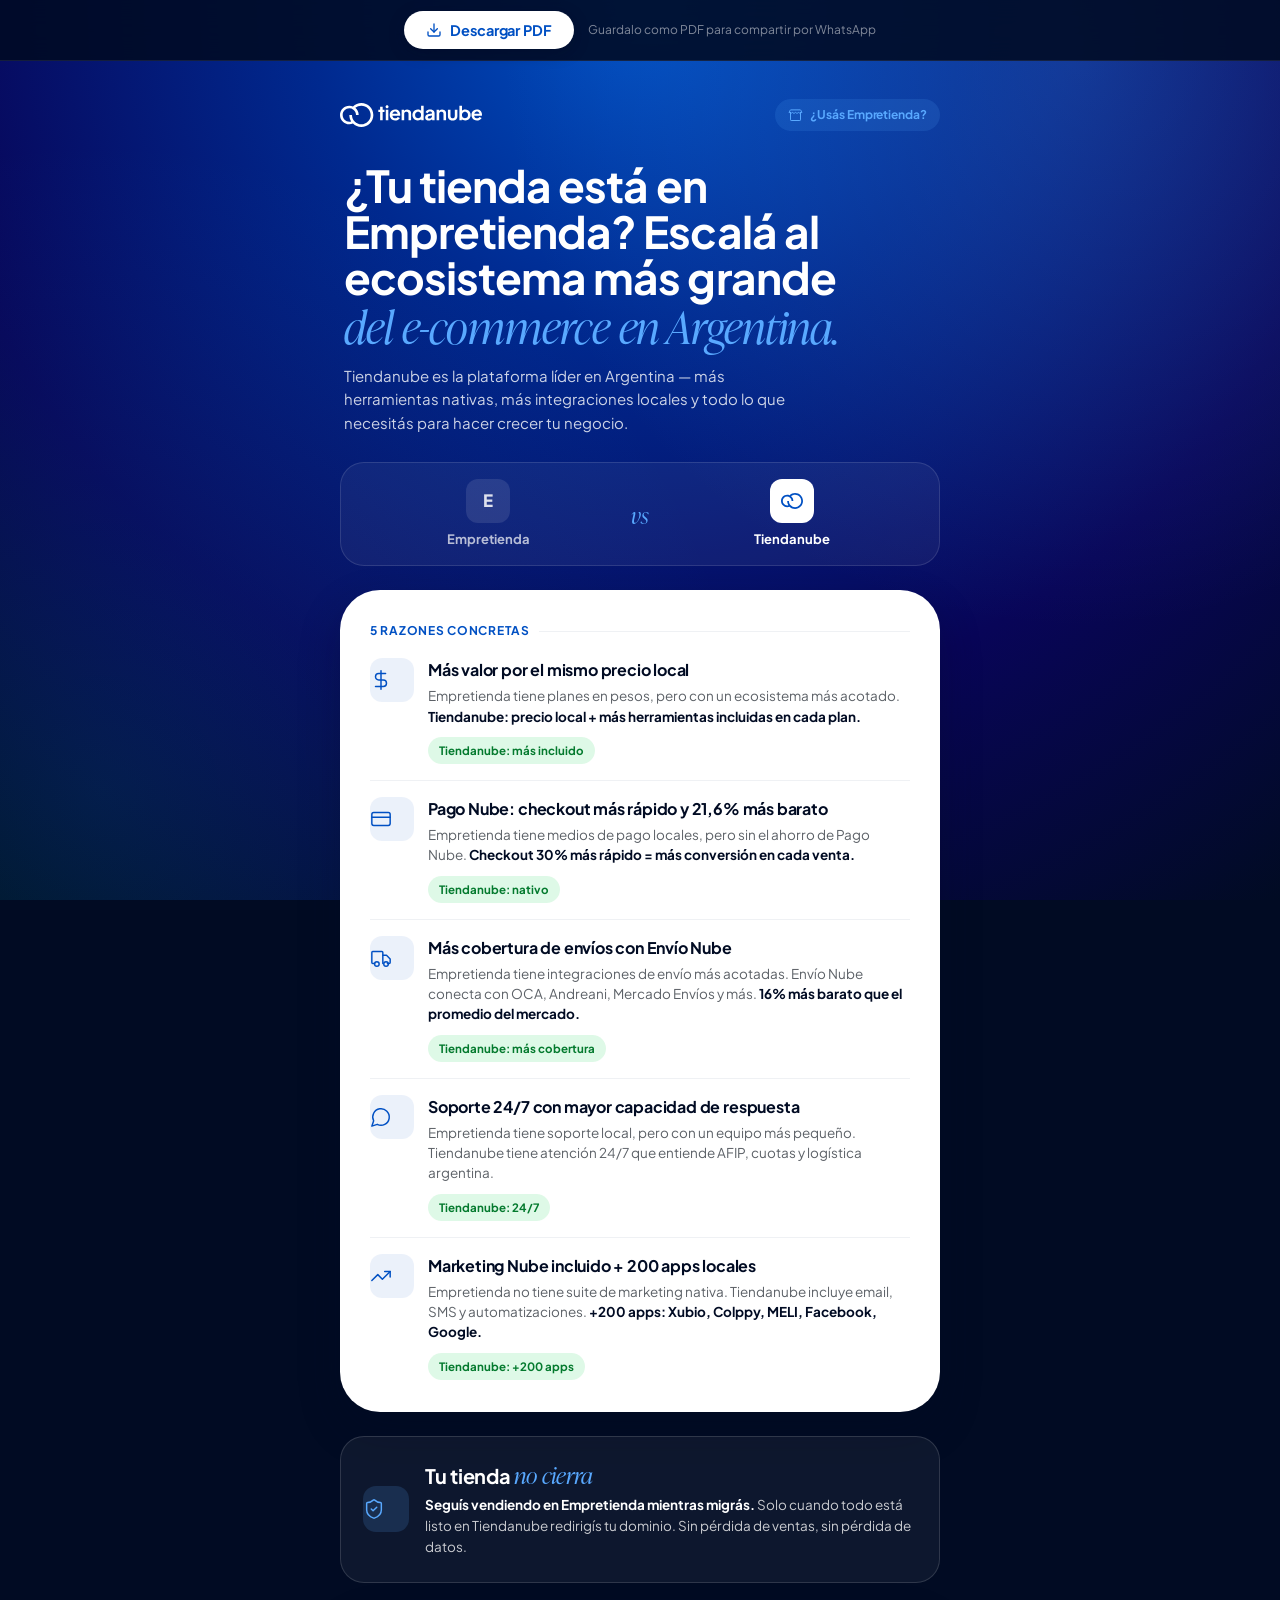
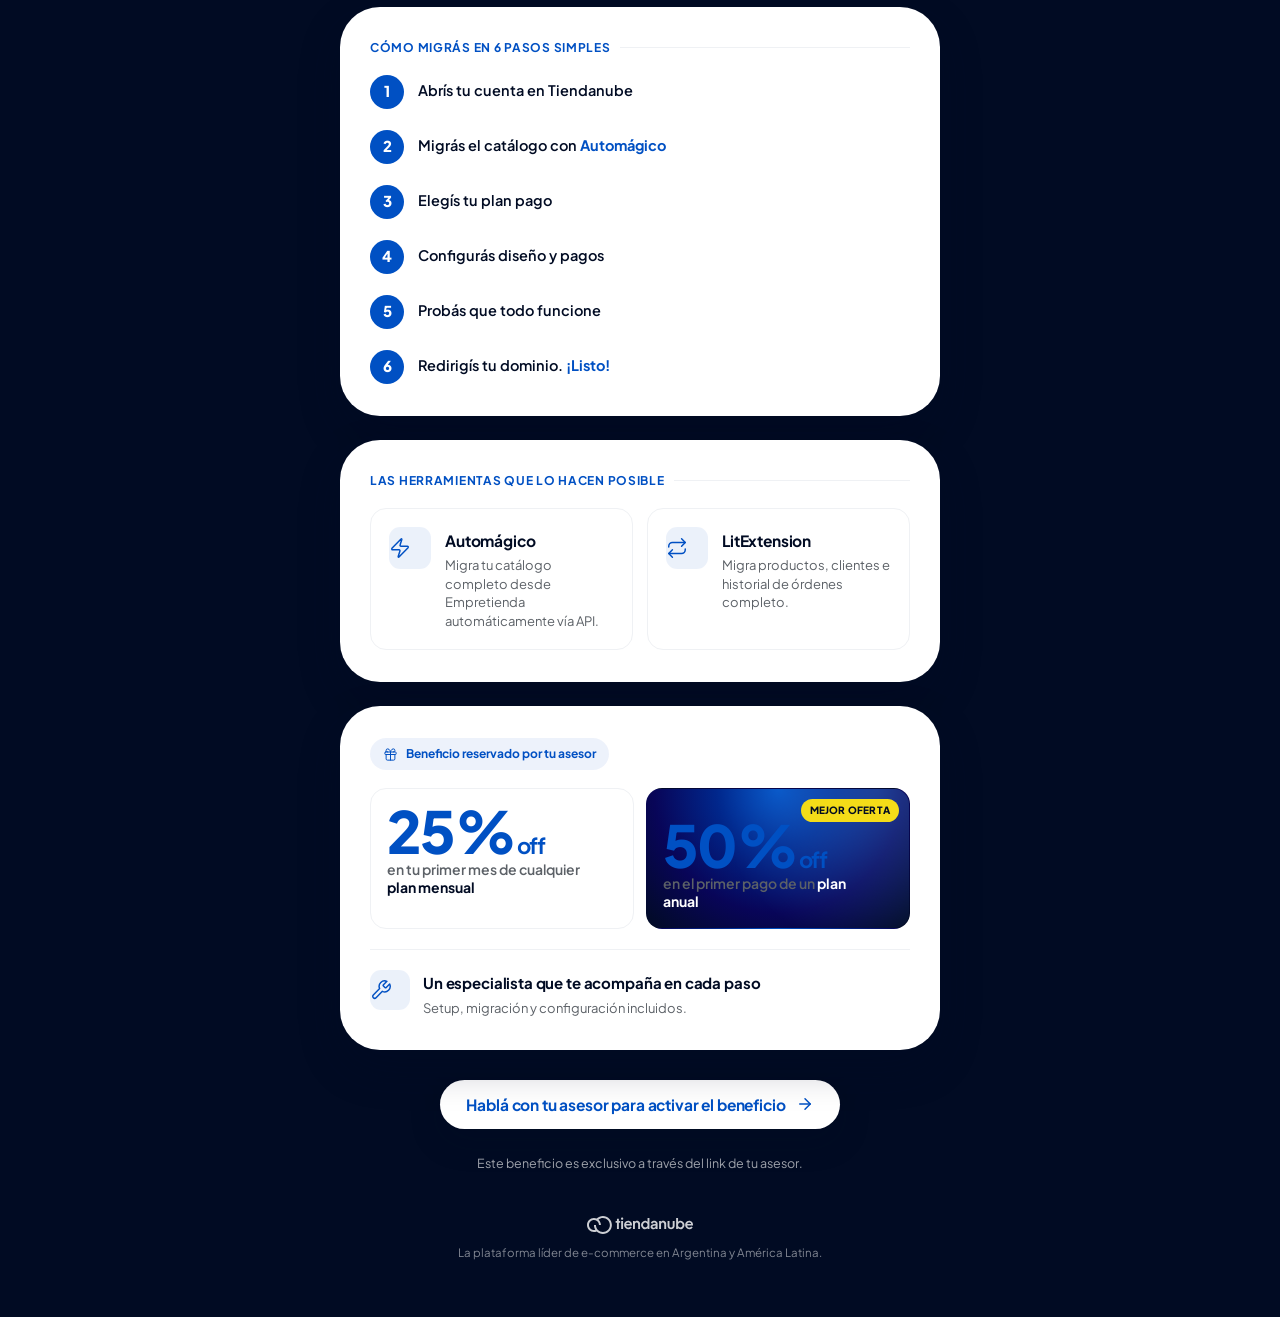
==== commit b12ec81f: "feat: boton Descargar PDF en infografias con CSS de impresion optimizado" ====
--- a/infografia-migracion-empretienda.html
+++ b/infografia-migracion-empretienda.html
@@ -8,6 +8,14 @@
 <link rel="stylesheet" href="infografia.css">
 </head>
 <body>
+
+<!-- Barra de descarga (oculta al imprimir) -->
+<div class="ig-download">
+  <button class="btn-download" onclick="window.print()">
+    <span data-icon="download"></span> Descargar PDF
+  </button>
+  <p class="dl-note">Guardalo como PDF para compartir por WhatsApp</p>
+</div>
 
 <div class="poster">
 
--- a/infografia.css
+++ b/infografia.css
@@ -245,12 +245,42 @@
   .sheet, .benefit { padding: 32px 30px; }
 }
 
+/* ── Download bar ───────────────────────────────────── */
+.ig-download {
+  position: sticky; top: 0; z-index: 100;
+  background: rgba(1,11,35,0.88);
+  backdrop-filter: blur(14px); -webkit-backdrop-filter: blur(14px);
+  border-bottom: 1px solid rgba(255,255,255,0.08);
+  padding: 11px 20px;
+  display: flex; align-items: center; justify-content: center; gap: 14px;
+}
+.btn-download {
+  display: inline-flex; align-items: center; gap: 8px;
+  background: #fff; color: var(--ns-nimbus-blue);
+  border: none; border-radius: var(--ns-radius-pill);
+  padding: 10px 22px;
+  font-family: var(--ns-font-sans); font-size: 14.5px; font-weight: 700; letter-spacing: -0.01em;
+  cursor: pointer;
+  box-shadow: 0 4px 16px rgba(1,11,35,0.28);
+  transition: transform 140ms ease, box-shadow 160ms ease;
+}
+.btn-download:hover { transform: translateY(-2px); box-shadow: 0 8px 24px rgba(1,11,35,0.36); }
+.btn-download:active { transform: scale(0.97); }
+.dl-note { font-size: 12px; color: rgba(255,255,255,0.5); margin: 0; line-height: 1.3; }
+@media (max-width: 480px) { .dl-note { display: none; } }
+
 /* ── Print / PDF ────────────────────────────────────── */
 @media print {
-  @page { margin: 12mm; }
-  html, body { background: var(--ns-gradient-nimbus-night) !important; -webkit-print-color-adjust: exact; print-color-adjust: exact; }
+  @page { margin: 10mm; }
+  html, body {
+    background: var(--ns-gradient-nimbus-night) !important;
+    -webkit-print-color-adjust: exact; print-color-adjust: exact;
+  }
   body::before { display: none; }
+  .ig-download { display: none !important; }
   .reveal { opacity: 1 !important; transform: none !important; }
+  .poster { padding: 20px 0 32px; gap: 16px; }
   .sheet, .benefit, .no-close, .versus-banner, .ig-tool { break-inside: avoid; }
+  .sheet, .benefit { padding: 22px 20px; }
   .btn-activate { box-shadow: none; }
 }
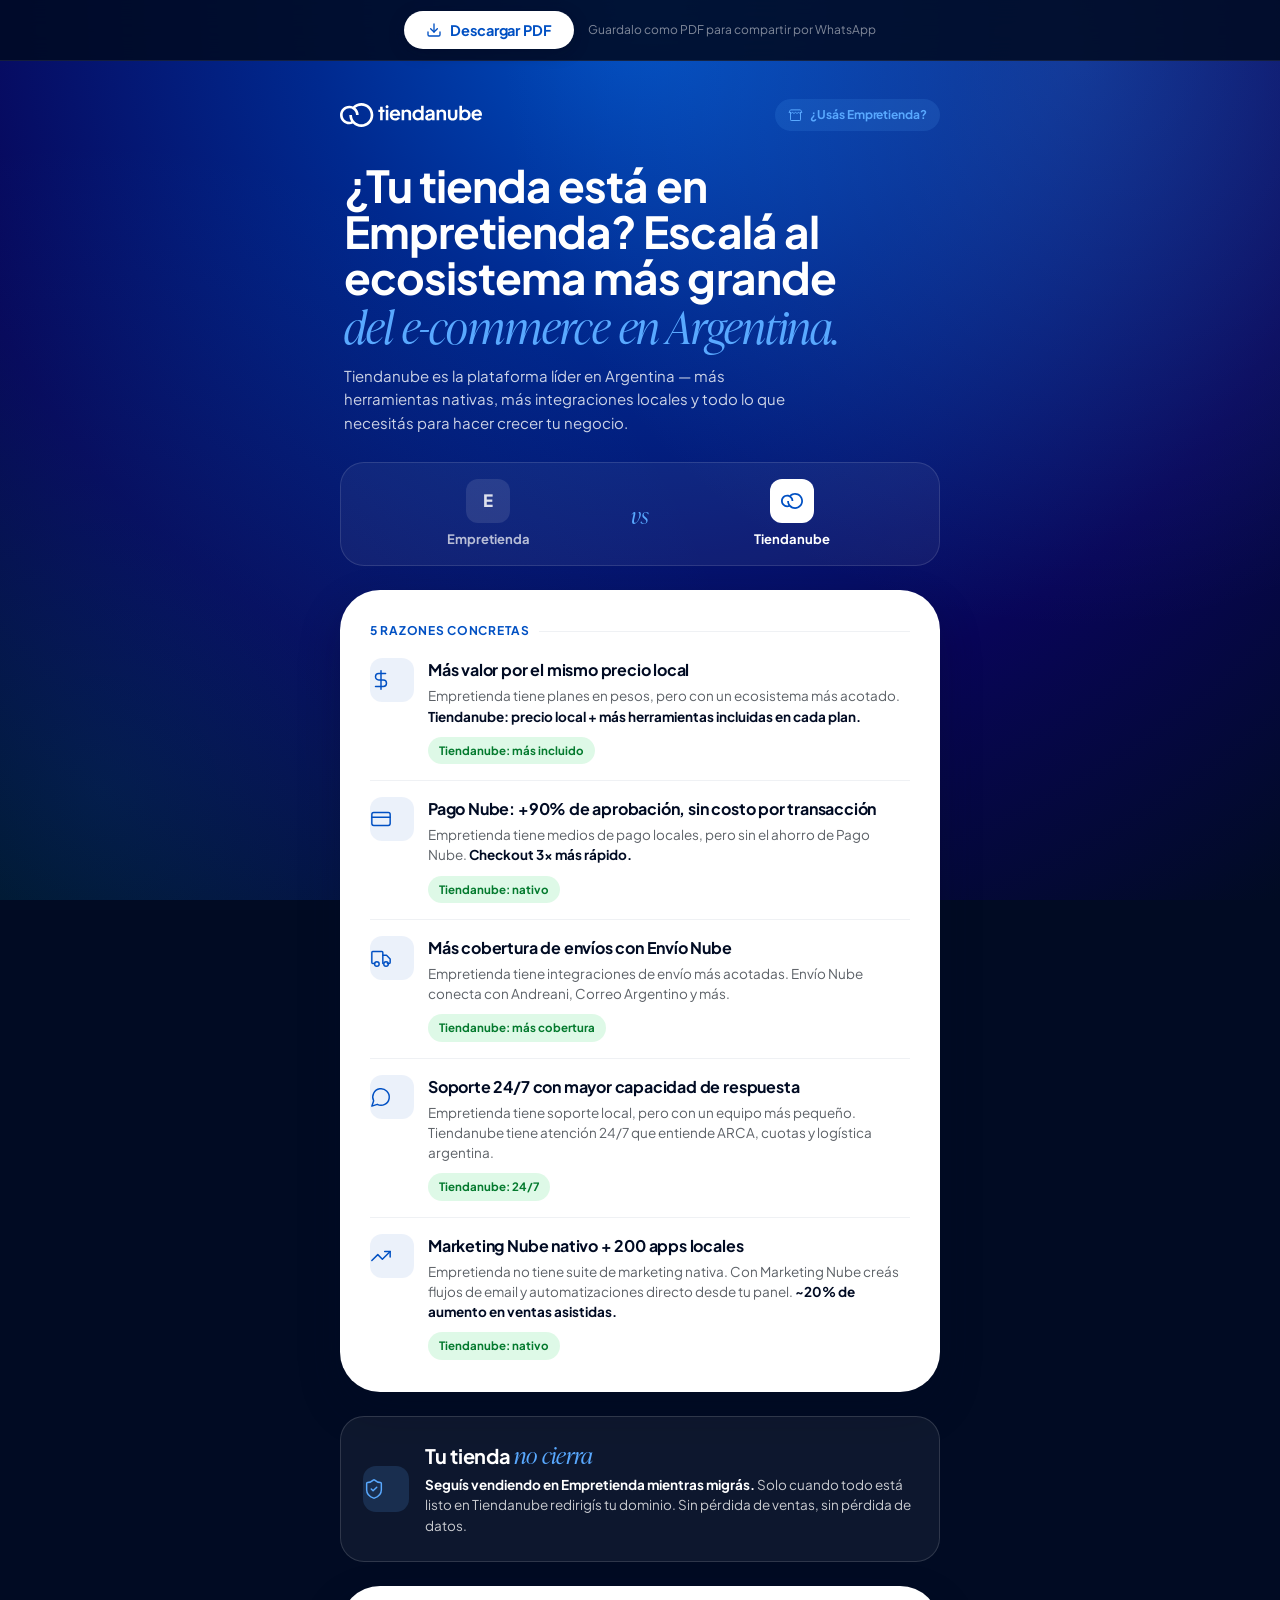
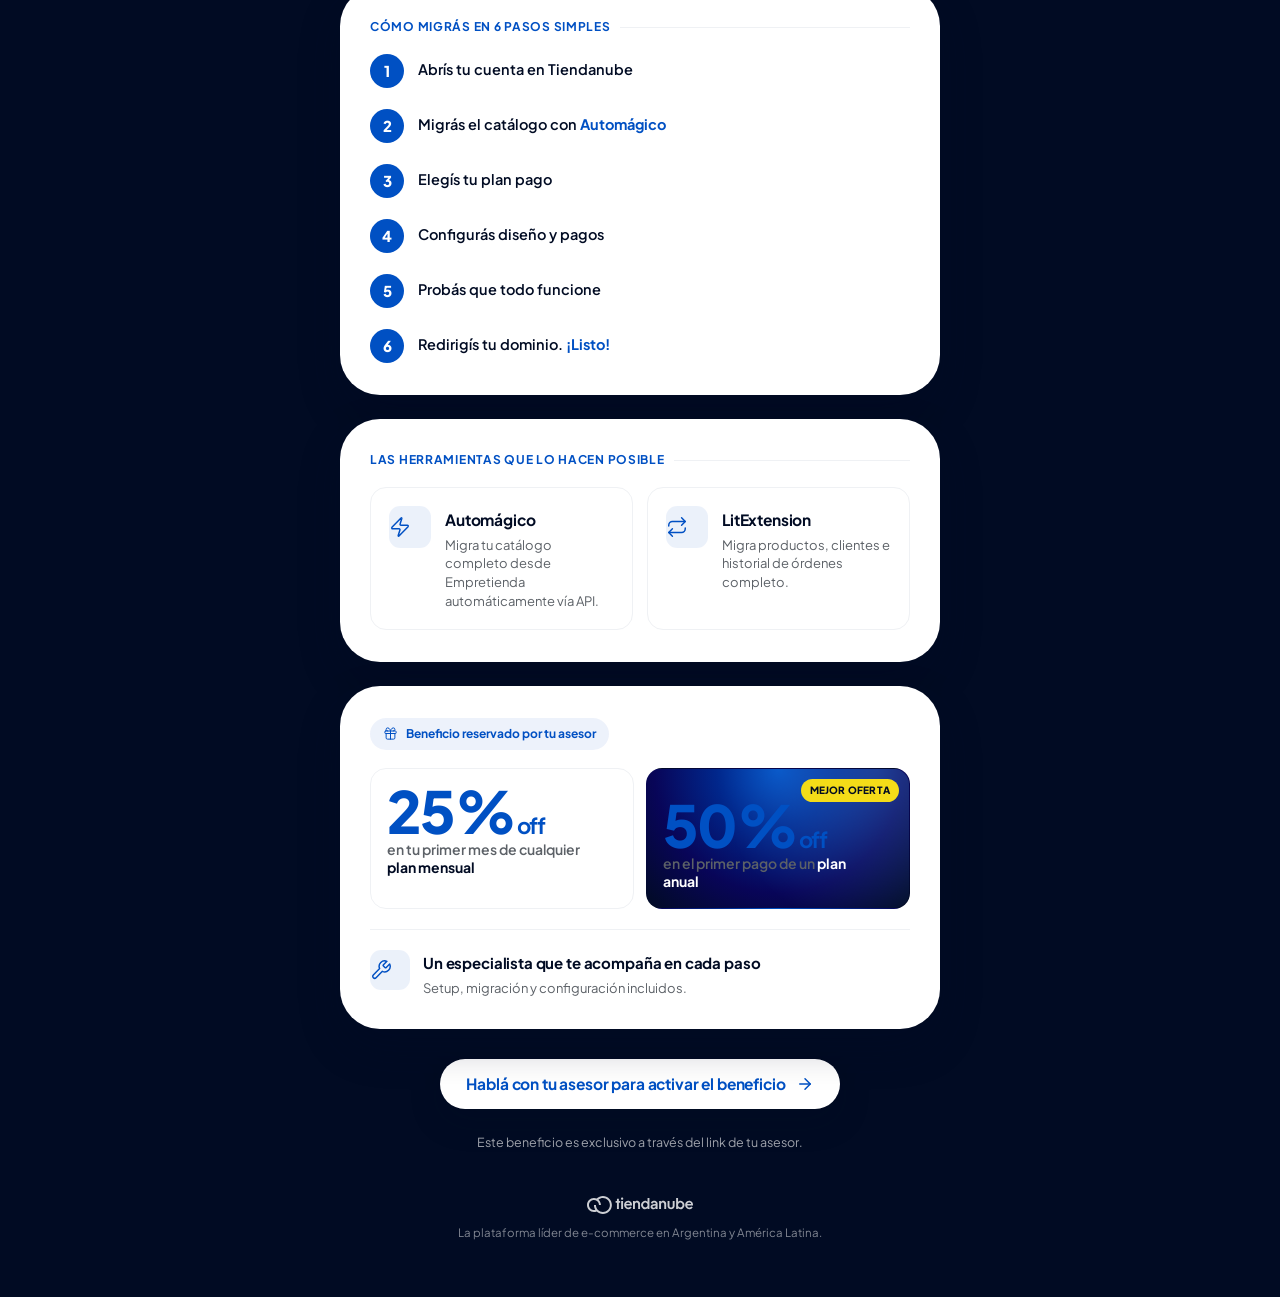
==== commit 72b2b6d0: "copy: sincronizar todos los PDFs con cambios de hoy - checkout 3x, envíos AR, ARCA, Marketing Nube n" ====
--- a/infografia-migracion-empretienda.html
+++ b/infografia-migracion-empretienda.html
@@ -11,7 +11,7 @@
 
 <!-- Barra de descarga (oculta al imprimir) -->
 <div class="ig-download">
-  <button class="btn-download" onclick="window.print()">
+  <button class="btn-download" onclick="downloadInfografia()">
     <span data-icon="download"></span> Descargar PDF
   </button>
   <p class="dl-note">Guardalo como PDF para compartir por WhatsApp</p>
@@ -61,8 +61,8 @@
       <div class="reason">
         <div class="ic" data-icon="card"></div>
         <div class="r-body">
-          <h3>Pago Nube: checkout más rápido y 21,6% más barato</h3>
-          <p>Empretienda tiene medios de pago locales, pero sin el ahorro de Pago Nube. <b>Checkout 30% más rápido = más conversión en cada venta.</b></p>
+          <h3>Pago Nube: +90% de aprobación, sin costo por transacción</h3>
+          <p>Empretienda tiene medios de pago locales, pero sin el ahorro de Pago Nube. <b>Checkout 3x más rápido.</b></p>
           <span class="chip chip--pos">Tiendanube: nativo</span>
         </div>
       </div>
@@ -70,7 +70,7 @@
         <div class="ic" data-icon="truck"></div>
         <div class="r-body">
           <h3>Más cobertura de envíos con Envío Nube</h3>
-          <p>Empretienda tiene integraciones de envío más acotadas. Envío Nube conecta con OCA, Andreani, Mercado Envíos y más. <b>16% más barato que el promedio del mercado.</b></p>
+          <p>Empretienda tiene integraciones de envío más acotadas. Envío Nube conecta con Andreani, Correo Argentino y más.</p>
           <span class="chip chip--pos">Tiendanube: más cobertura</span>
         </div>
       </div>
@@ -78,16 +78,16 @@
         <div class="ic" data-icon="chat"></div>
         <div class="r-body">
           <h3>Soporte 24/7 con mayor capacidad de respuesta</h3>
-          <p>Empretienda tiene soporte local, pero con un equipo más pequeño. Tiendanube tiene atención 24/7 que entiende AFIP, cuotas y logística argentina.</p>
+          <p>Empretienda tiene soporte local, pero con un equipo más pequeño. Tiendanube tiene atención 24/7 que entiende ARCA, cuotas y logística argentina.</p>
           <span class="chip chip--pos">Tiendanube: 24/7</span>
         </div>
       </div>
       <div class="reason">
         <div class="ic" data-icon="trending"></div>
         <div class="r-body">
-          <h3>Marketing Nube incluido + 200 apps locales</h3>
-          <p>Empretienda no tiene suite de marketing nativa. Tiendanube incluye email, SMS y automatizaciones. <b>+200 apps: Xubio, Colppy, MELI, Facebook, Google.</b></p>
-          <span class="chip chip--pos">Tiendanube: +200 apps</span>
+          <h3>Marketing Nube nativo + 200 apps locales</h3>
+          <p>Empretienda no tiene suite de marketing nativa. Con Marketing Nube creás flujos de email y automatizaciones directo desde tu panel. <b>~20% de aumento en ventas asistidas.</b></p>
+          <span class="chip chip--pos">Tiendanube: nativo</span>
         </div>
       </div>
     </div>
--- a/infografia.css
+++ b/infografia.css
@@ -271,16 +271,40 @@
 
 /* ── Print / PDF ────────────────────────────────────── */
 @media print {
-  @page { margin: 10mm; }
+  /* @page size se inyecta dinámicamente por downloadInfografia() en infografia.js
+     para una sola página del alto exacto del contenido. */
+  @page { margin: 0; }
+
+  /* Forzar renderizado de colores/fondos */
   html, body {
-    background: var(--ns-gradient-nimbus-night) !important;
-    -webkit-print-color-adjust: exact; print-color-adjust: exact;
+    -webkit-print-color-adjust: exact !important;
+    print-color-adjust: exact !important;
   }
-  body::before { display: none; }
+  body { background: #010B23 !important; }
+  body::before {
+    display: block !important;
+    position: fixed !important;
+    inset: 0 !important;
+    z-index: 0 !important;
+    pointer-events: none !important;
+    -webkit-print-color-adjust: exact !important;
+    print-color-adjust: exact !important;
+    background:
+      radial-gradient(circle at 84% 6%,  rgba(89,169,255,0.20), transparent 42%),
+      radial-gradient(circle at 8%  88%, rgba(0,180,230,0.12),  transparent 46%),
+      radial-gradient(circle at 50% 0%,  #0050C3 0%, #00298F 30%, #080558 65%, #010B23 100%) !important;
+  }
+  * { -webkit-print-color-adjust: exact !important; print-color-adjust: exact !important; }
+
   .ig-download { display: none !important; }
   .reveal { opacity: 1 !important; transform: none !important; }
-  .poster { padding: 20px 0 32px; gap: 16px; }
-  .sheet, .benefit, .no-close, .versus-banner, .ig-tool { break-inside: avoid; }
-  .sheet, .benefit { padding: 22px 20px; }
+  .poster { position: relative; z-index: 1; }
   .btn-activate { box-shadow: none; }
-}
+
+  /* offer-opt--feat usa var(--ns-gradient-nimbus-night) — hardcodeado para print */
+  .offer-opt--feat {
+    background:
+      radial-gradient(circle at 88% 0%, rgba(89,169,255,0.3), transparent 60%),
+      radial-gradient(circle at 50% 0%, #0050C3 0%, #00298F 30%, #080558 65%, #010B23 100%) !important;
+  }
+}
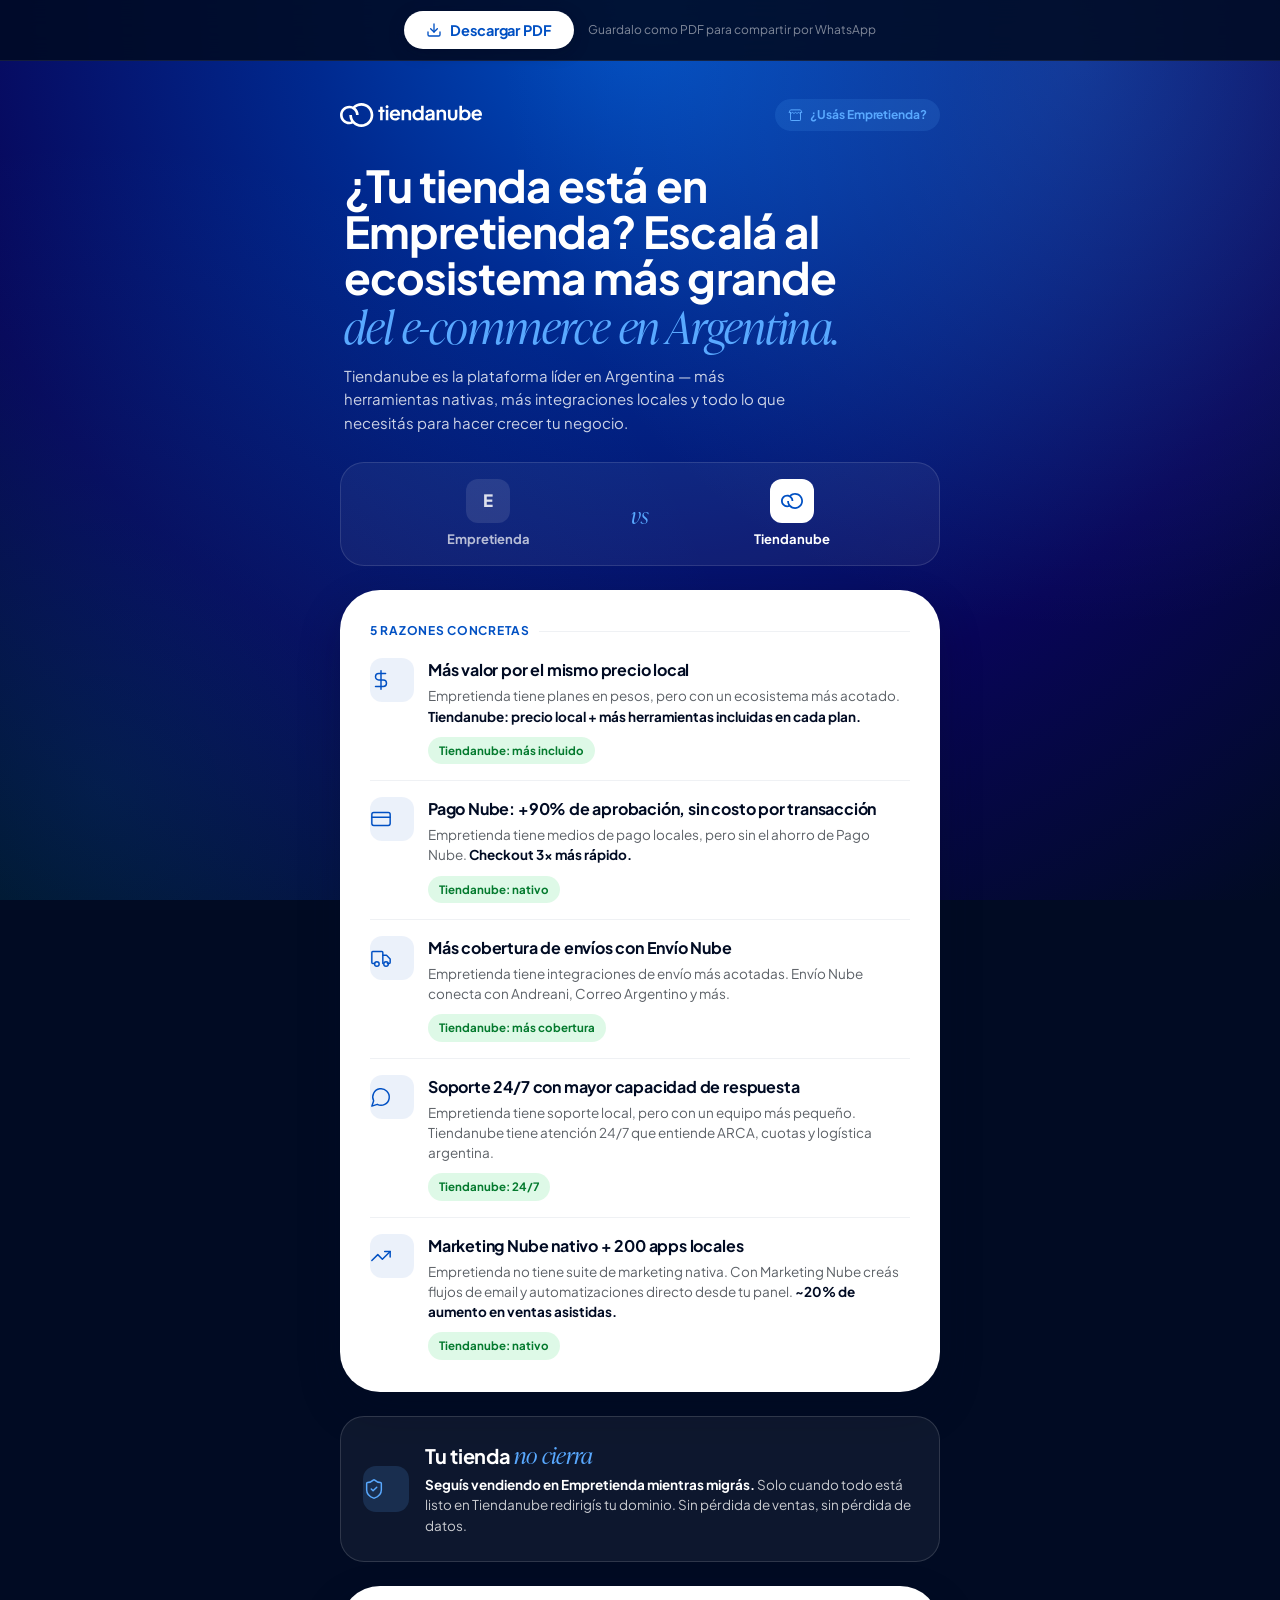
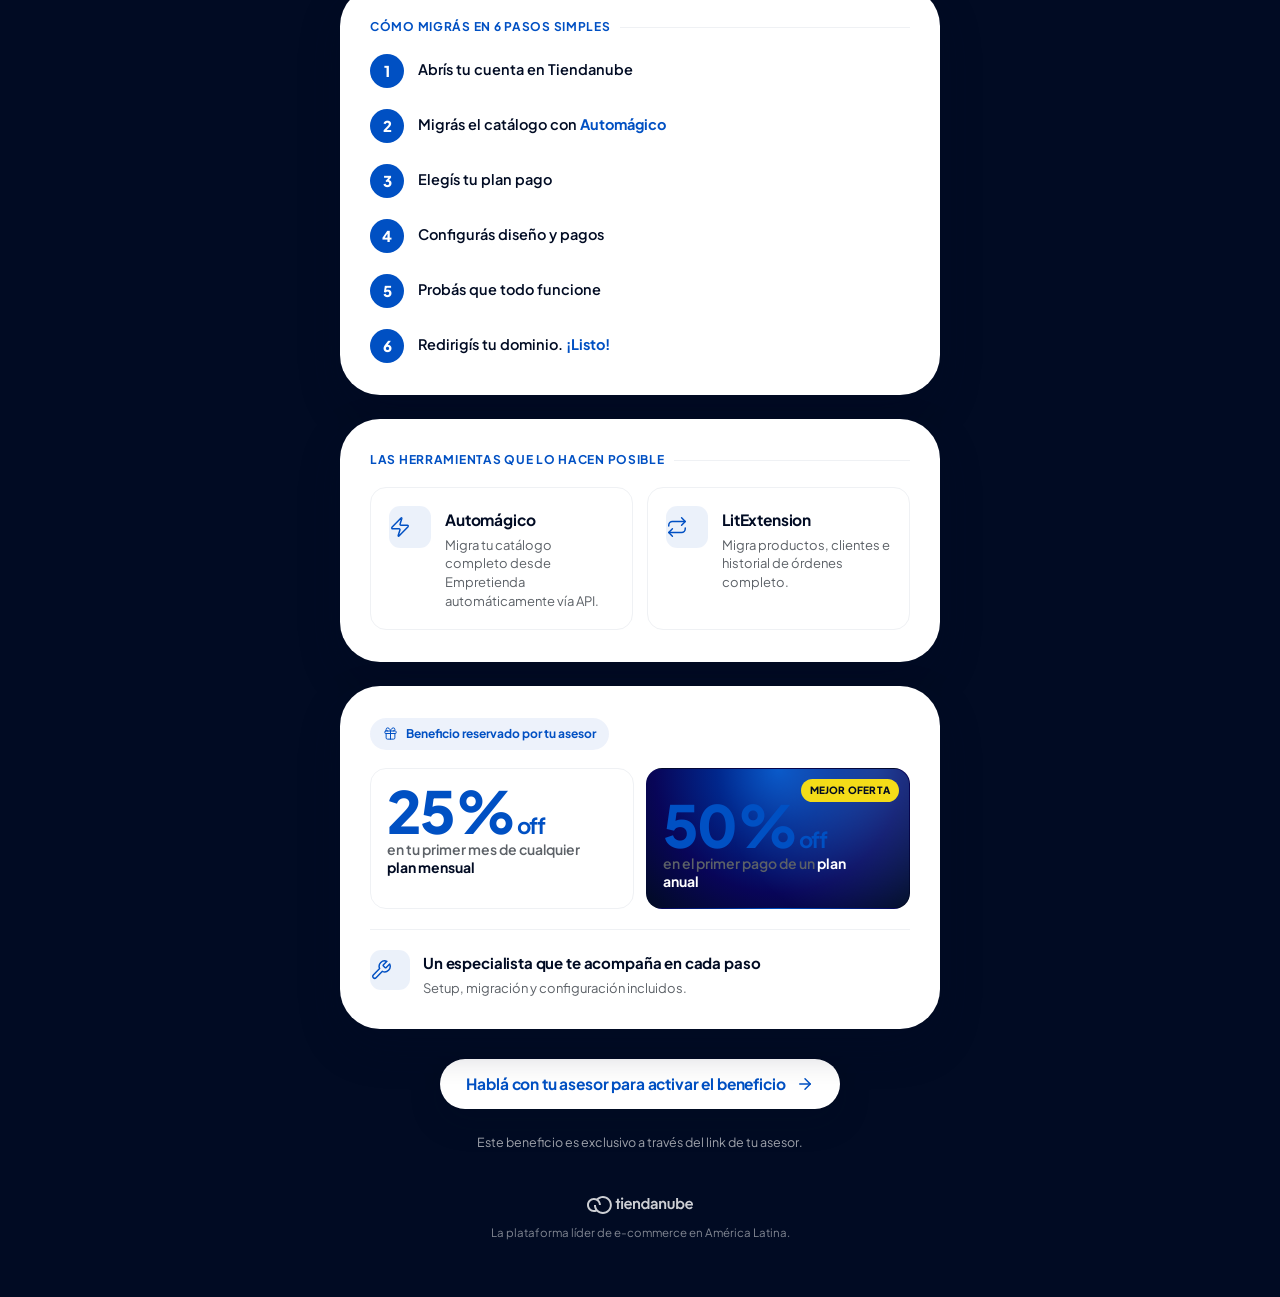
==== commit d70e3bba: "copy: footer PDFs - 'en América Latina' directo Co-Authored-By: Claude Sonnet 4.6 <noreply@anthropic" ====
--- a/infografia-migracion-empretienda.html
+++ b/infografia-migracion-empretienda.html
@@ -168,7 +168,7 @@
   <!-- Footer -->
   <div class="ig-foot reveal">
     <img src="assets/logo-tiendanube-negativo.svg" alt="Tiendanube">
-    <span>La plataforma líder de e-commerce en Argentina y América Latina.</span>
+    <span>La plataforma líder de e-commerce en América Latina.</span>
   </div>
 
 </div>
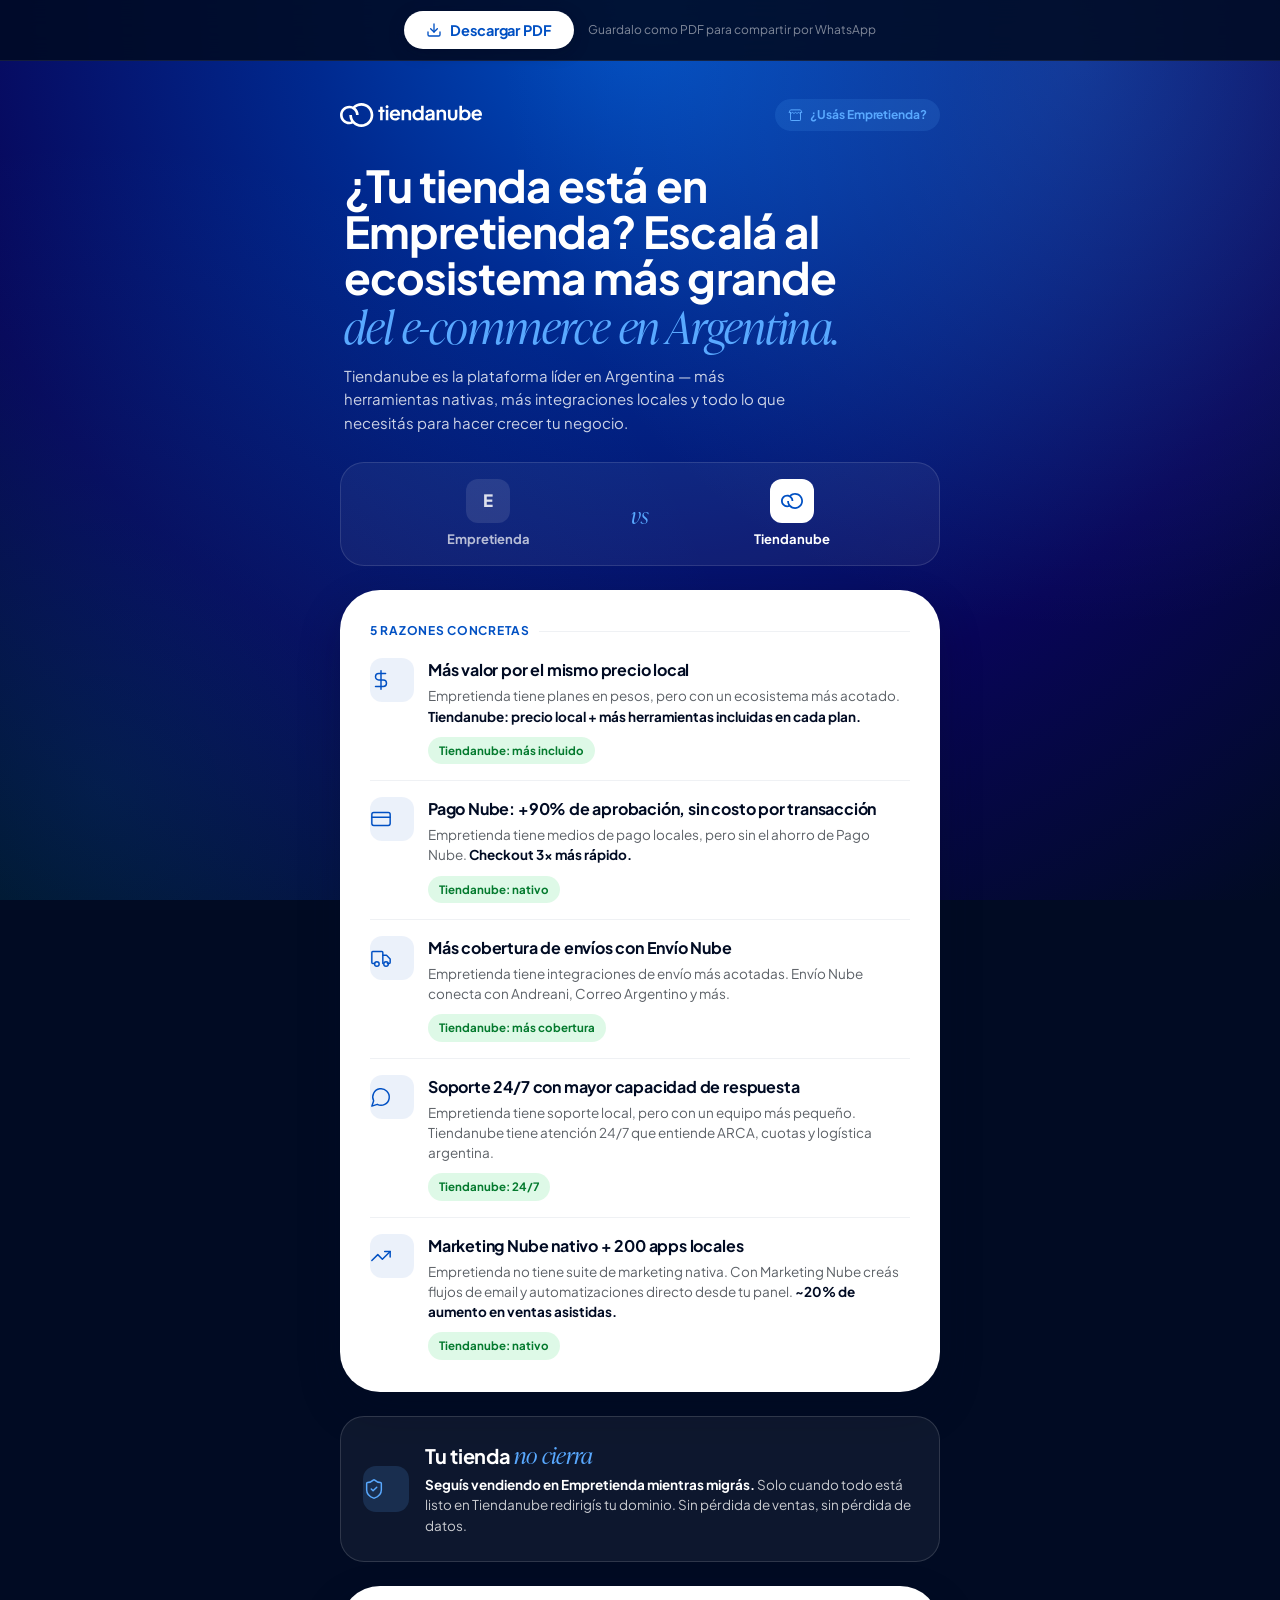
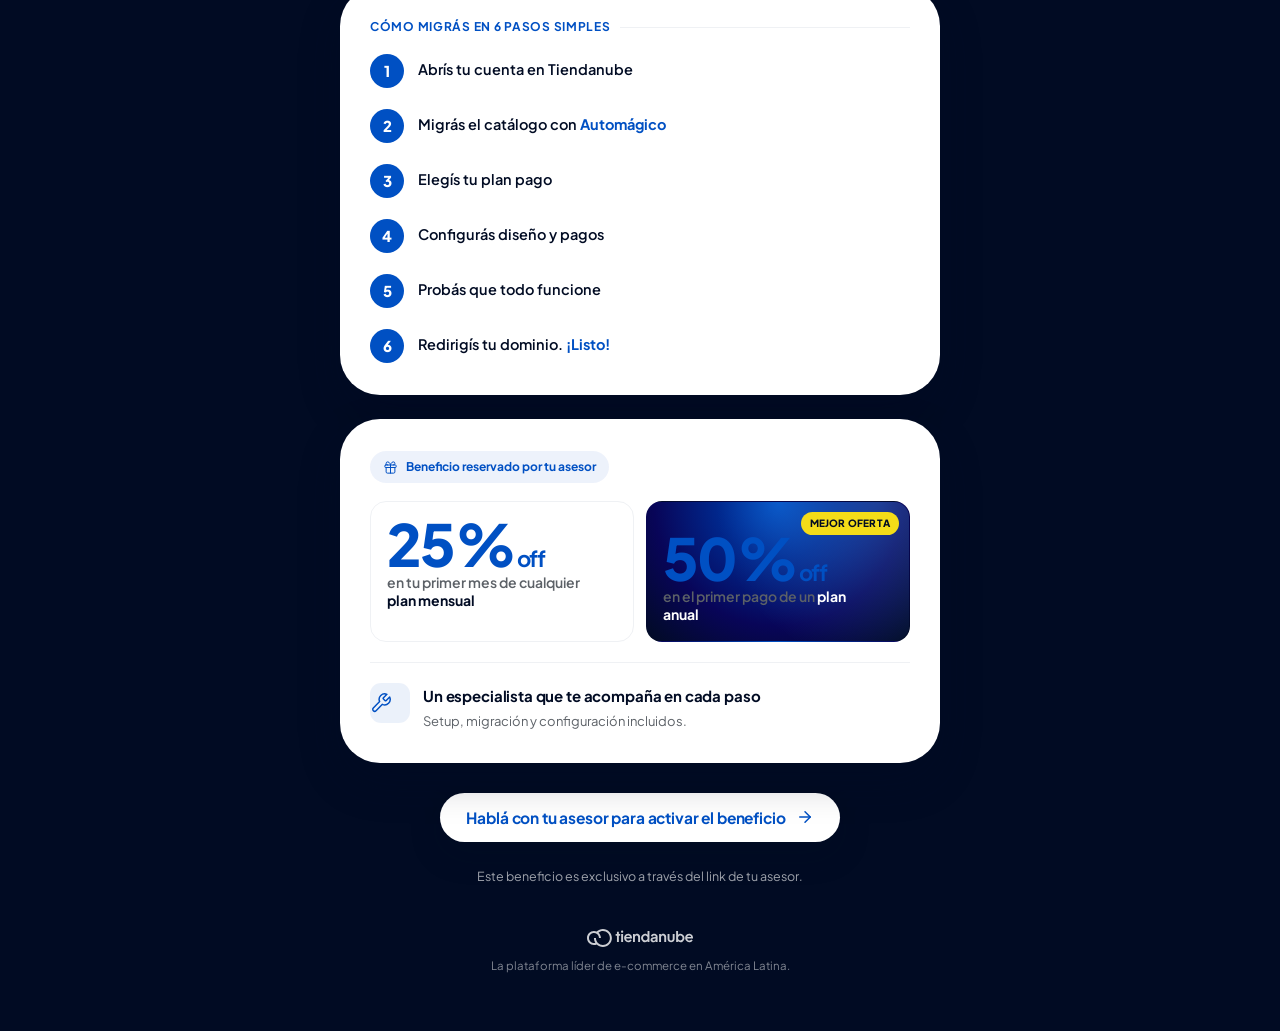
==== commit 22fbc131: "feat: sacar sección 'herramientas' de los 4 PDFs para cliente Co-Authored-By: Claude Sonnet 4.6 <nor" ====
--- a/infografia-migracion-empretienda.html
+++ b/infografia-migracion-empretienda.html
@@ -115,27 +115,6 @@
     </div>
   </section>
 
-  <!-- Herramientas -->
-  <section class="sheet reveal">
-    <p class="sh-title">Las herramientas que lo hacen posible</p>
-    <div class="ig-tools">
-      <div class="ig-tool">
-        <div class="ic" data-icon="zap"></div>
-        <div>
-          <h4>Automágico</h4>
-          <p>Migra tu catálogo completo desde Empretienda automáticamente vía API.</p>
-        </div>
-      </div>
-      <div class="ig-tool">
-        <div class="ic" data-icon="repeat"></div>
-        <div>
-          <h4>LitExtension</h4>
-          <p>Migra productos, clientes e historial de órdenes completo.</p>
-        </div>
-      </div>
-    </div>
-  </section>
-
   <!-- Beneficio -->
   <section class="benefit reveal">
     <span class="tag"><span data-icon="gift"></span> Beneficio reservado por tu asesor</span>
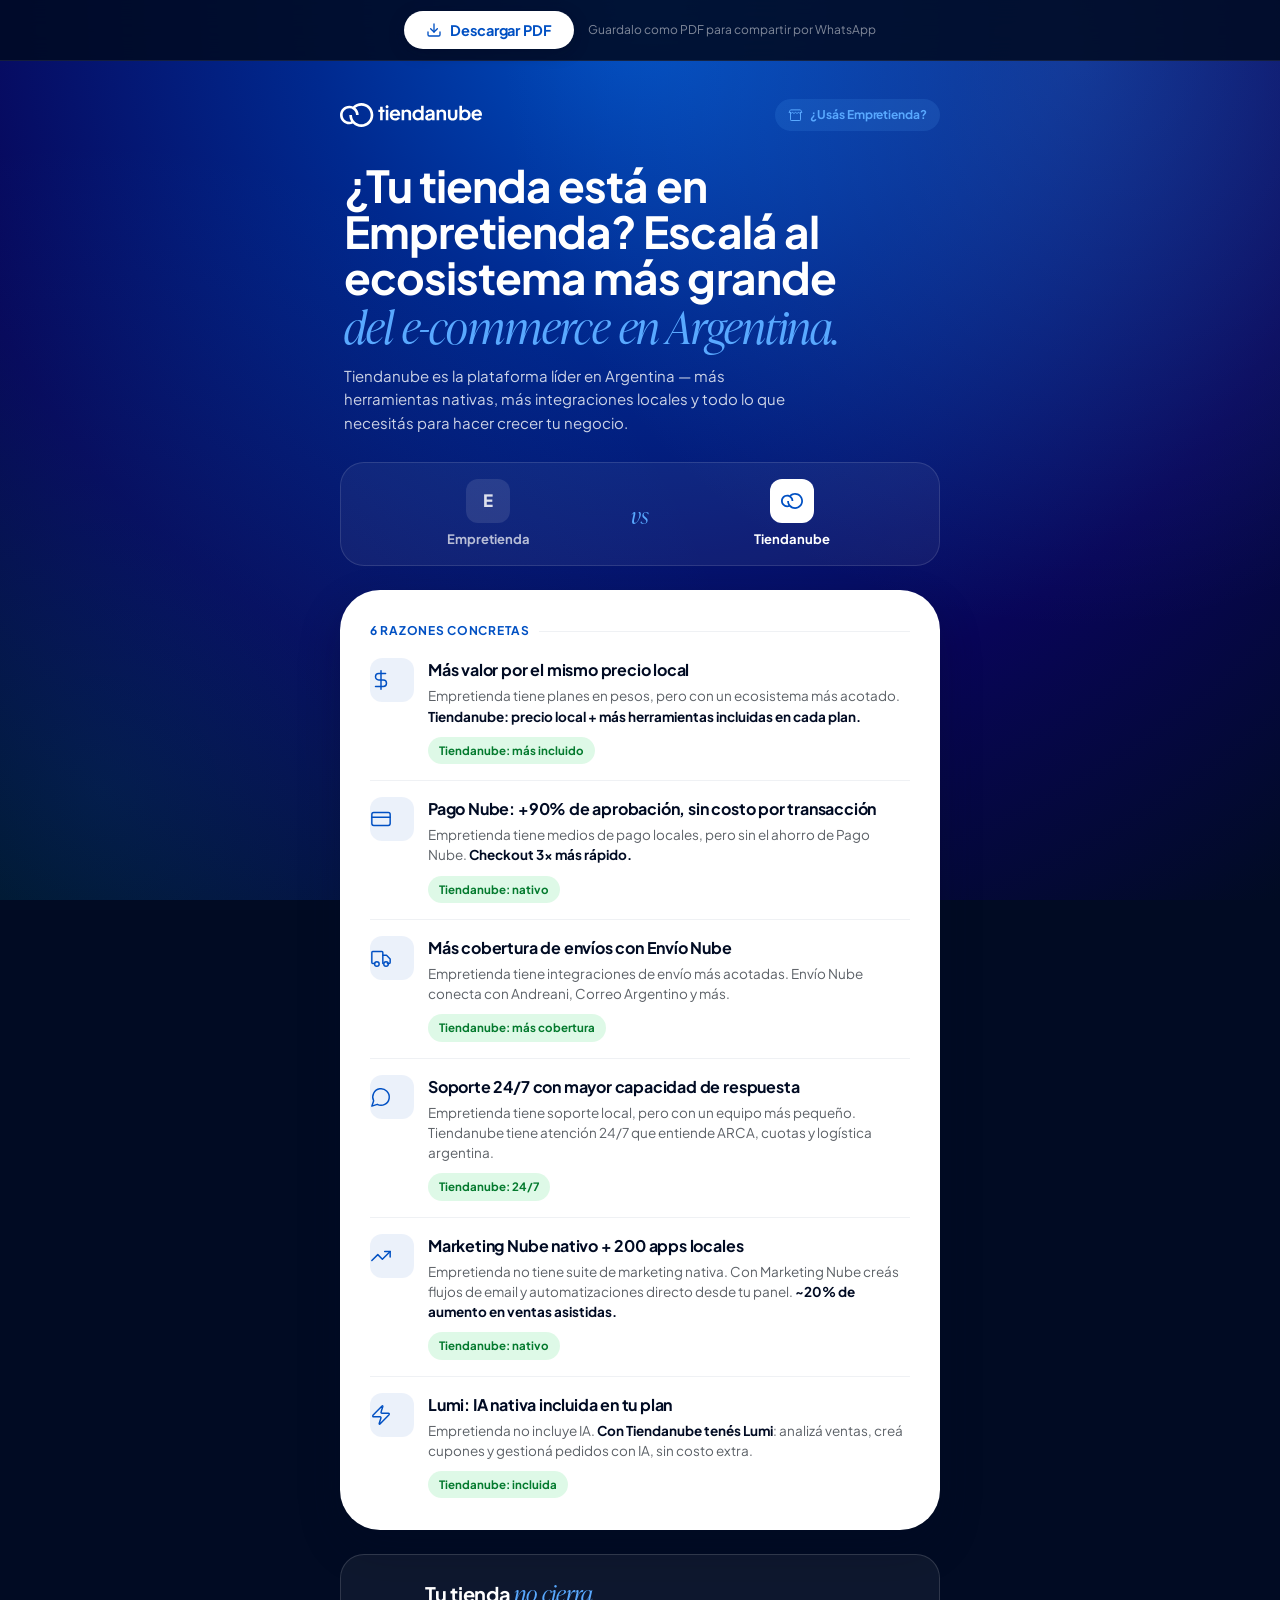
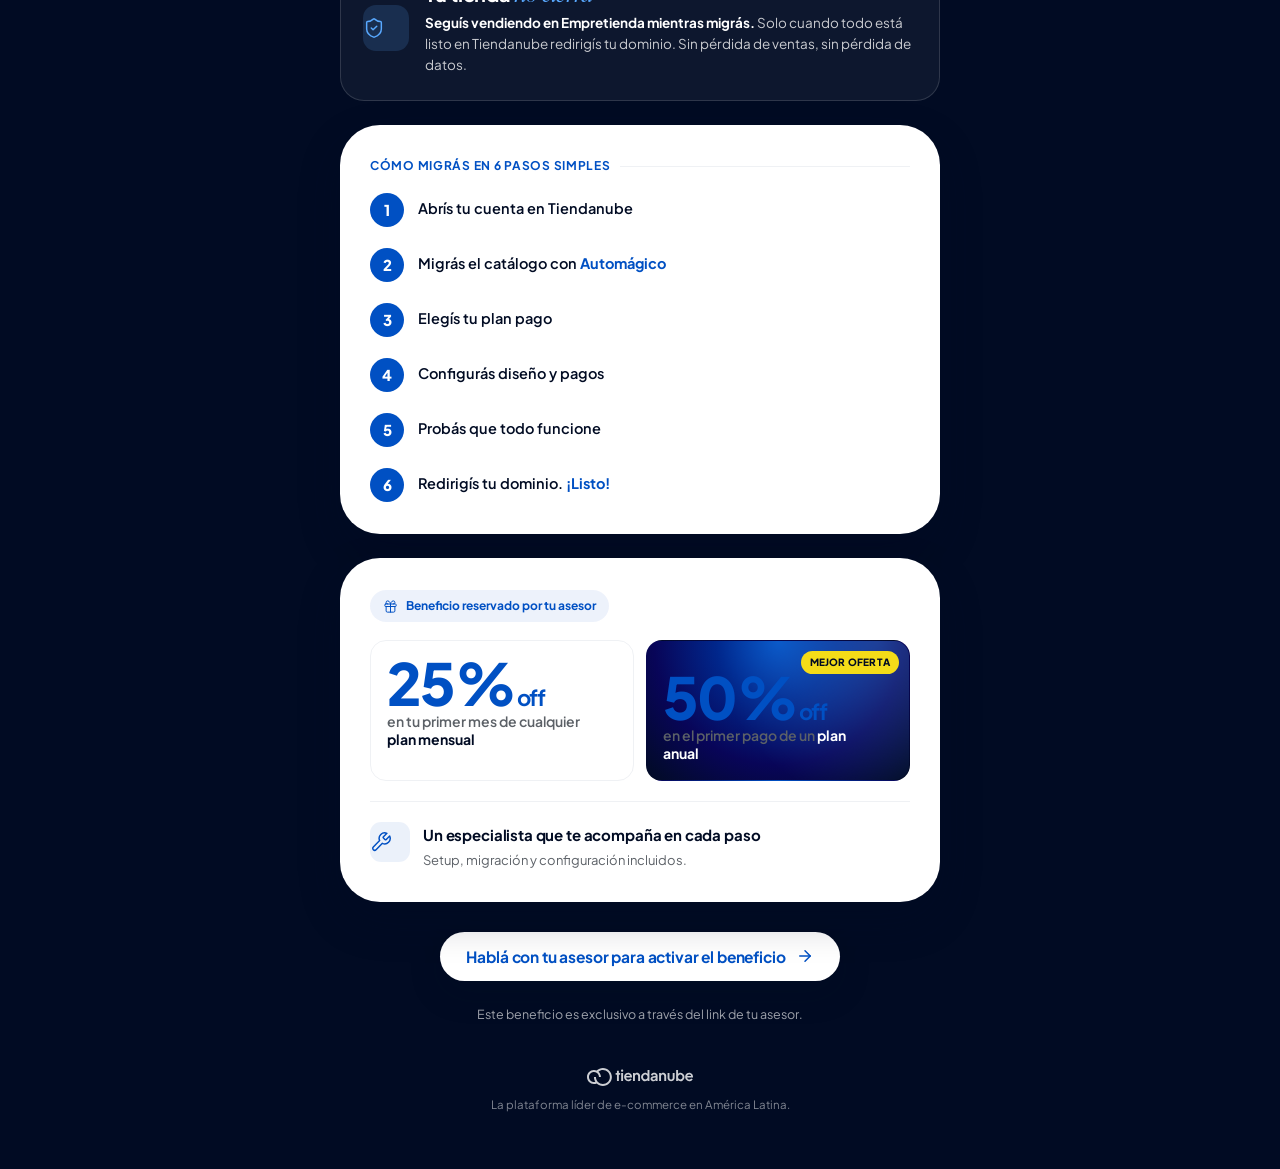
==== commit a3e9cb67: "feat: agrega fila IA (Lumi) a comparativa + 6a razon en 3 PDFs - guia.js: agrega celda 'ia' para los" ====
--- a/infografia-migracion-empretienda.html
+++ b/infografia-migracion-empretienda.html
@@ -48,7 +48,7 @@
 
   <!-- 5 razones -->
   <section class="sheet reveal">
-    <p class="sh-title">5 razones concretas</p>
+    <p class="sh-title">6 razones concretas</p>
     <div class="reasons">
       <div class="reason">
         <div class="ic" data-icon="dollar"></div>
@@ -88,6 +88,14 @@
           <h3>Marketing Nube nativo + 200 apps locales</h3>
           <p>Empretienda no tiene suite de marketing nativa. Con Marketing Nube creás flujos de email y automatizaciones directo desde tu panel. <b>~20% de aumento en ventas asistidas.</b></p>
           <span class="chip chip--pos">Tiendanube: nativo</span>
+        </div>
+      </div>
+      <div class="reason">
+        <div class="ic" data-icon="zap"></div>
+        <div class="r-body">
+          <h3>Lumi: IA nativa incluida en tu plan</h3>
+          <p>Empretienda no incluye IA. <b>Con Tiendanube tenés Lumi</b>: analizá ventas, creá cupones y gestioná pedidos con IA, sin costo extra.</p>
+          <span class="chip chip--pos">Tiendanube: incluida</span>
         </div>
       </div>
     </div>
